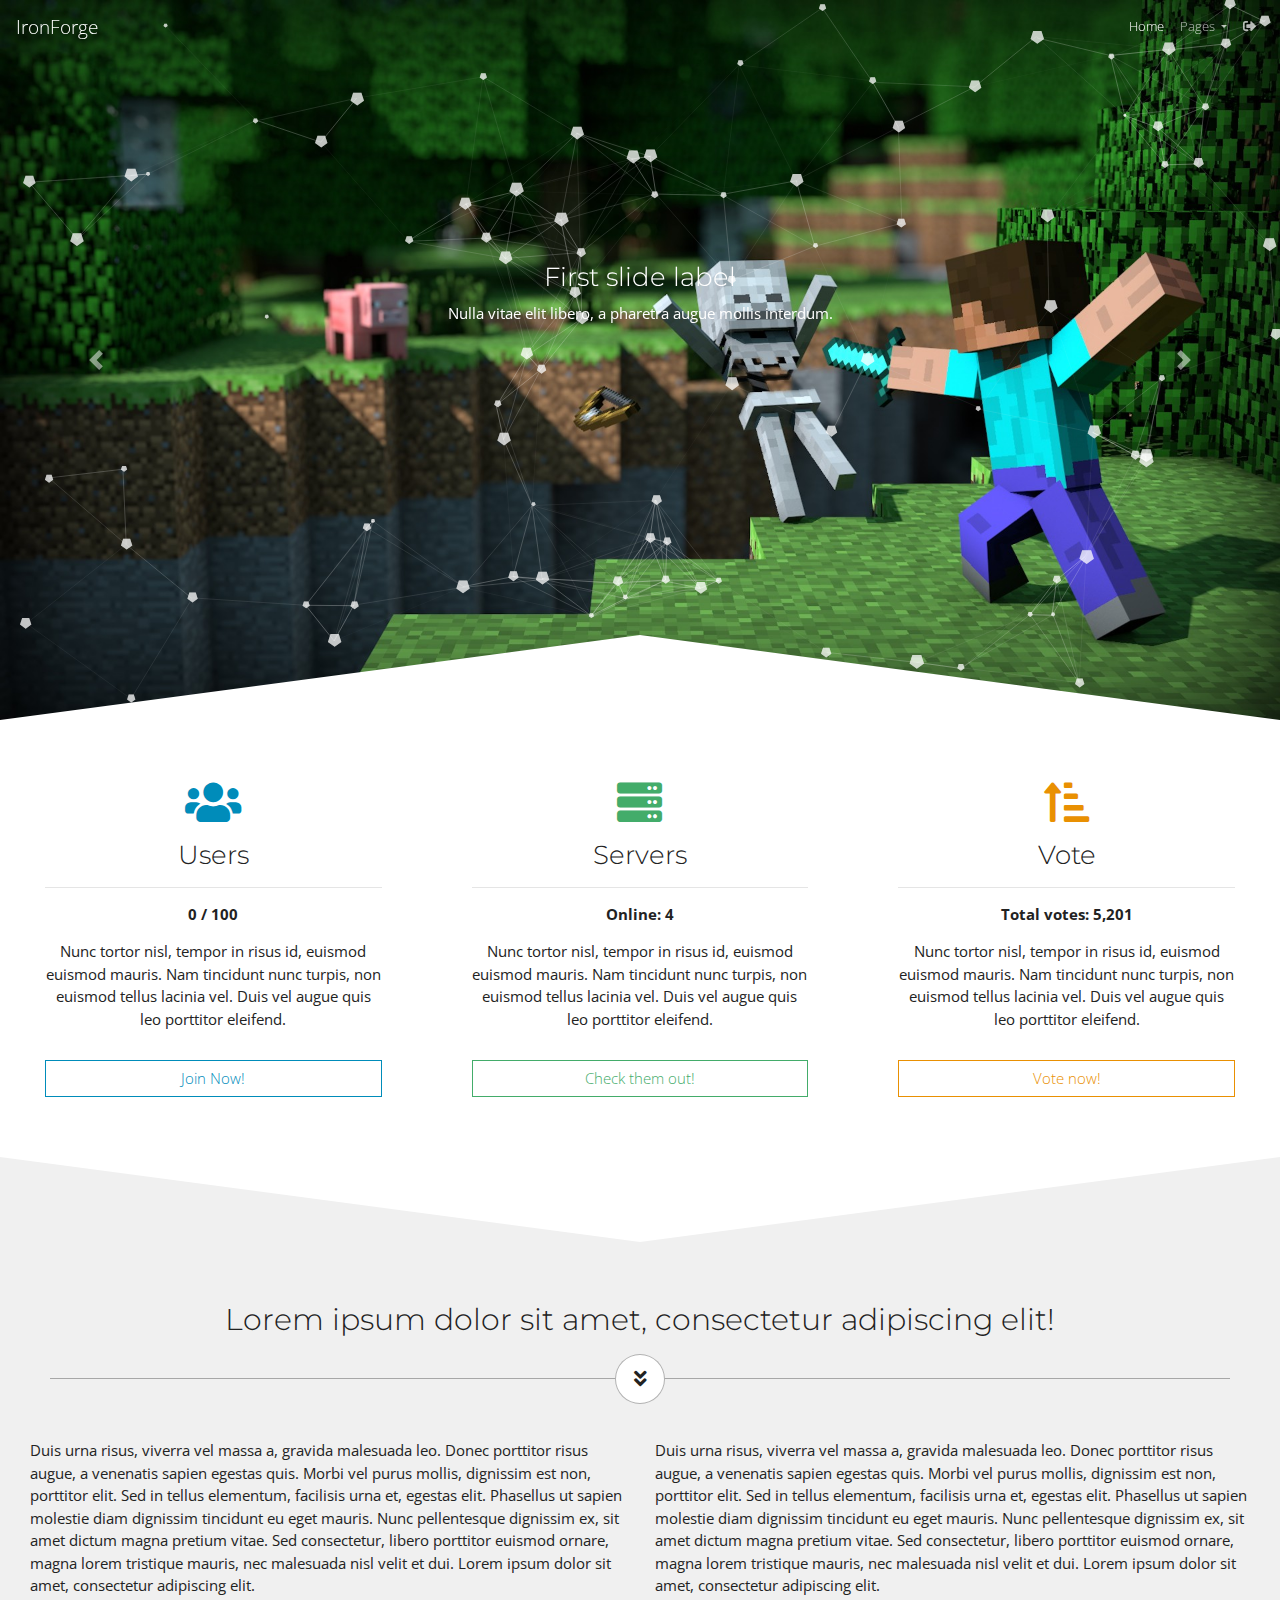
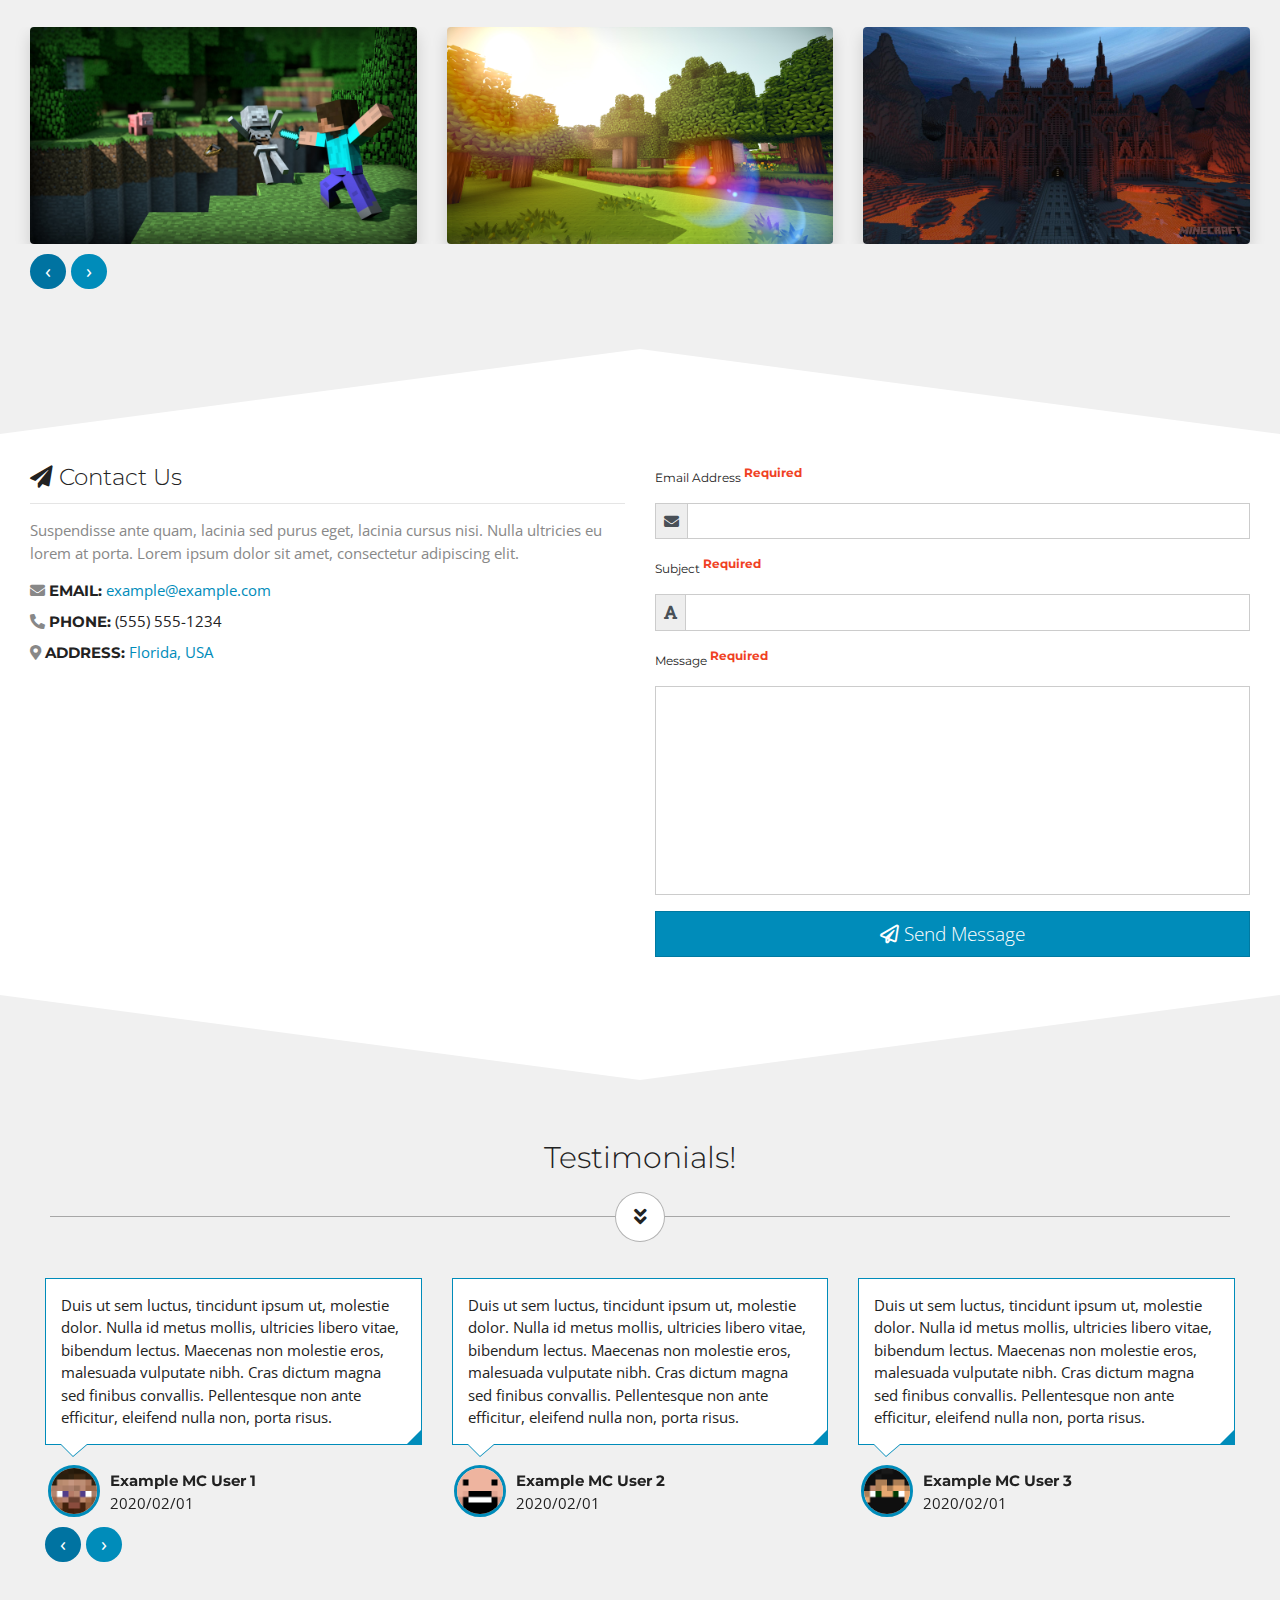
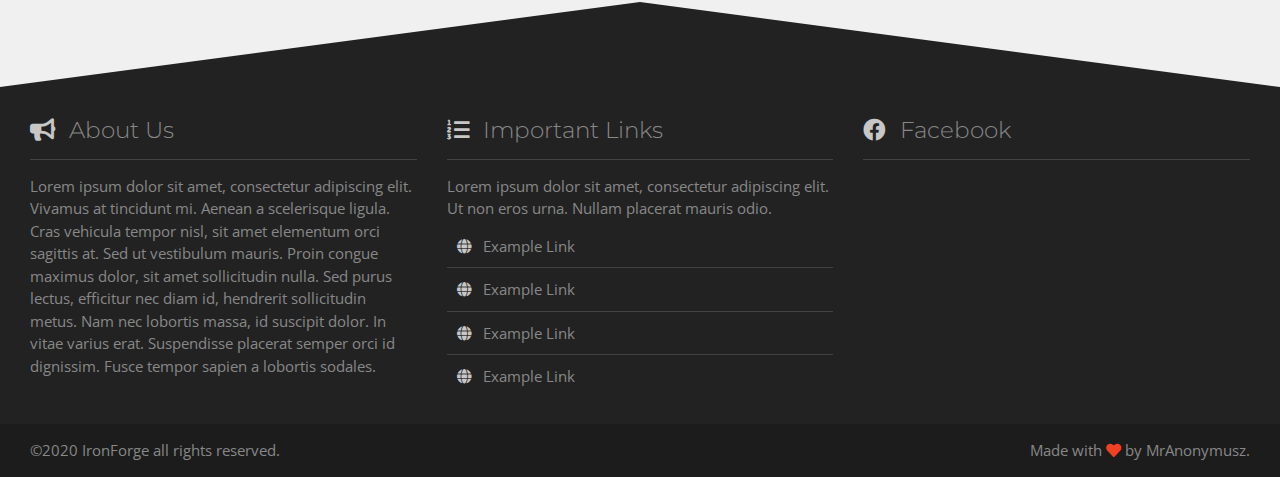
==== index.html @ f365f360 "ss" ====
<!DOCTYPE html>
<html>
  <head>
    <title>Index - IronForge</title>
    <meta http-equiv="Content-Type" content="text/html;charset=UTF-8">
    <link rel="shortcut icon" href="./assets/img/favicon.png">
    <!-- Meta -->
    <meta content="width=device-width, initial-scale=1.0" name="viewport">
    <meta http-equiv="X-UA-Compatible" content="IE=edge,chrome=1">
    <meta content="mranonymusz" name="author">
    <meta property="og:site_name" content="IronForge">
    <meta property="og:title" content="Index - IronForge">
    <meta property="og:description" content="Donec pretium, turpis sed aliquam feugiat, nibh lectus suscipit dui, vel finibus augue leo id felis.">
    <meta property="og:type" content="website">
    <meta property="og:image" content="https://example.com/img/example.jpg">
    <meta property="og:url" content="https://example.com">
    <!-- Meta -->
    <!-- Stylesheets -->
    <link rel="stylesheet" href="./assets/plugins/bootstrap/css/bootstrap.css">
    <link rel="stylesheet" href="./assets/plugins/font-awesome/css/all.css">
    <link rel="stylesheet" href="./assets/plugins/owl-carousel/assets/owl.carousel.min.css">
    <link rel="stylesheet" href="./assets/plugins//owl-carousel/assets/owl.theme.default.min.css">
    <link rel="stylesheet" href="./assets/plugins/fancybox/jquery.fancybox.css">
    <link rel="stylesheet" href="./assets/css/core.css">
    <link rel="stylesheet" href="./assets/css/navigation.css">
    <!-- Stylesheets -->
    <!-- Javascripts -->
    <script src="./assets/plugins/jquery/jquery-3.4.1.min.js"></script>
    <script src="./assets/plugins/bootstrap/js/popper.min.js"></script>
    <script src="./assets/plugins/bootstrap/js/bootstrap.min.js"></script>
    <script src="./assets/plugins/owl-carousel/owl.carousel.min.js"></script>
    <script src="./assets/plugins/fancybox/jquery.fancybox.min.js"></script>
    <script src="./assets/js/plugins.js"></script>
    <script src="./assets/js/core.js"></script>
    <!-- Javascripts -->
  </head>
  <body>
    <!-- BODY -->
    <div class="page-container">
      <!-- Navigation -->
      <nav class="navbar navbar-expand-lg navbar-dark navbar-index-header">
        <a class="navbar-brand" href="javascript:;">IronForge</a>
        <button class="navbar-toggler" type="button" data-toggle="collapse" data-target="#navbarSupportedContent" aria-controls="navbarSupportedContent" aria-expanded="false" aria-label="Toggle navigation">
          <span class="navbar-toggler-icon"></span>
        </button>
      
        <div class="navbar-collapse collapse w-100 order-3 dual-collapse2" id="navbarSupportedContent">
          <ul class="navbar-nav ml-auto">
            <li class="nav-item active">
              <a class="nav-link" href="javascript:;">Home</a>
            </li>
            <li class="nav-item dropdown">
              <a class="nav-link dropdown-toggle" href="javascript:;" id="navbar-pages-dropdown" role="button" data-toggle="dropdown" aria-haspopup="true" aria-expanded="false">
                Pages
              </a>
              <div class="dropdown-menu dropdown-menu-right" aria-labelledby="navbar-pages-dropdown">
                <a class="dropdown-item" href="./servers.html">Servers</a>
                <a class="dropdown-item" href="./pricing.html">Pricing</a>
                <a class="dropdown-item" href="./blank.html">Blank</a>
                <div class="dropdown-divider"></div>
                <a class="dropdown-item" href="./login.html">Login</a>
                <a class="dropdown-item" href="./register.html">Register</a>
                <a class="dropdown-item" href="./password-reset.html">Password Reset</a>
                <div class="dropdown-divider"></div>
                <a class="dropdown-item" href="./error.html">Error</a>
              </div>
            </li>
            <li class="nav-item">
              <a class="nav-link" href="javascript:;" id="toggle-nav-sidebar" data-toggle="tooltip" data-placement="bottom" title="Navigation Sidebar">
                <i class="fas fa-sign-out-alt"></i>
              </a>
            </li>
          </ul>
        </div>
      </nav>
      <!-- Navigation Sidebar -->
      <div class="nav-sidebar bg-dark text-white">
        <div class="nav-sidebar-box">
          <!-- Box Element -->
          <div class="box-element">
            <h4 class="title">
              <i class="fas fa-bullhorn"></i> About Us
            </h4>
            <hr class="box-divider">
            <p class="text">Lorem ipsum dolor sit amet, consectetur adipiscing elit. Vivamus at tincidunt mi. Aenean a scelerisque ligula. Cras vehicula tempor nisl &hellip;</p>
          </div>
          <!-- Box Element -->
          <!-- Box Element -->
          <div class="box-element">
            <h4 class="title">
              <i class="fas fa-paper-plane"></i> Contact Us
            </h4>
            <hr class="box-divider">
            <p class="text">Suspendisse ante quam, lacinia sed purus eget, lacinia cursus nisi. Nulla ultricies&hellip;</p>
            <ul class="box-list hoverable mt-3">
              <li class="list-item">
                <i class="fas fa-envelope item-icon text-success"></i> 
                <span class="highlighted">Email:</span> <a href="mailto:example@example.com">example@example.com</a>
              </li>
              <li class="list-item">
                <i class="fas fa-phone-alt item-icon text-success"></i>
                <span class="highlighted">Phone:</span> (555) 555-1234
              </li>
            </ul>
          </div>
          <!-- Box Element -->
          <!-- Box Element -->
          <div class="box-element box-element-social-media">
            <h4 class="title">
              <i class="fas fa-satellite"></i> Social Media
            </h4>
            <hr class="box-divider">
            <ul class="social-media-links">
              <li class="item link-facebook">
                <a href="https://www.facebook.com/mranonymusz/" target="_blank" data-toggle="tooltip" data-placement="bottom" title="Facebook">
                  <i class="fab fa-facebook-f"></i>
                </a>
              </li>
              <li class="item link-google">
                <a href="javascript:;" target="_blank" data-toggle="tooltip" data-placement="bottom" title="Google">
                  <i class="fab fa-google"></i>
                </a>
              </li>
              <li class="item link-twitter">
                <a href="https://twitter.com/MrAnonymusz" target="_blank" data-toggle="tooltip" data-placement="bottom" title="Twitter">
                  <i class="fab fa-twitter"></i>
                </a>
              </li>
              <li class="item link-discord">
                <a href="https://discord.gg/hSE3GxV" target="_blank" data-toggle="tooltip" data-placement="bottom" title="Discord">
                  <i class="fab fa-discord"></i>
                </a>
              </li>
            </ul>
          </div>
          <!-- Box Element -->
          <!-- Box Element -->
          <div class="box-element box-element-players">
            <h4 class="title">
              <i class="fas fa-users"></i> Players
            </h4>
            <hr class="box-divider">
            <p class="text text-center">
              <span class="highlighted">Online: </span> 54 / 100
            </p>
            <div class="progress mt-2" style="height: 2px;">
              <div class="progress-bar bg-success" role="progressbar" style="width: 54%;" aria-valuenow="54" aria-valuemin="0" aria-valuemax="100"></div>
            </div>
            <div class="row player-head-list">
              <div class="col-md-3 col-sm-3 player-head-box">
                <a href="./profile.html" class="player-head-box-head">
                  <img src="./assets/img/avatars/avatar_01.png" draggable="false" data-toggle="tooltip" data-placement="bottom" title="Steve" />
                </a>
              </div>
              <div class="col-md-3 col-sm-3 player-head-box">
                <a href="./profile.html" class="player-head-box-head">
                  <img src="./assets/img/avatars/avatar_02.png" draggable="false" data-toggle="tooltip" data-placement="bottom" title="Notch" />
                </a>
              </div>
              <div class="col-md-3 col-sm-3 player-head-box">
                <a href="./profile.html" class="player-head-box-head" >
                  <img src="./assets/img/avatars/avatar_03.png" draggable="false"data-toggle="tooltip" data-placement="bottom" title="Hypixel" />
                </a>
              </div>
              <div class="col-md-3 col-sm-3 player-head-box">
                <a href="./profile.html" class="player-head-box-head">
                  <img src="./assets/img/avatars/avatar_04.png" draggable="false" data-toggle="tooltip" data-placement="bottom" title="Technic" />
                </a>
              </div>
            </div>
          </div>
          <!-- Box Element -->
        </div>
      </div>
      <!-- Navigation Sidebar -->
      <!-- Navigation -->
      <!-- Header -->
      <div class="container-fluid header">
        <div class="row">
          <div id="index-carousel" class="carousel slide" data-ride="carousel">
            <div class="carousel-inner">
              <div class="carousel-item active">
                <img src="./assets/img/wallpapers/wallpaper_01.jpg" class="d-block w-100">
                <div class="carousel-caption header-caption align-middle d-none d-md-block">
                  <h3 class="title">First slide label</h3>
                  <p>Nulla vitae elit libero, a pharetra augue mollis interdum.</p>
                </div>
              </div>
              <div class="carousel-item">
                <img src="./assets/img/wallpapers/wallpaper_04.jpg" class="d-block w-100">
                <div class="carousel-caption header-caption align-middle d-none d-md-block">
                  <h3 class="title">Second slide label</h3>
                  <p>Lorem ipsum dolor sit amet, consectetur adipiscing elit.</p>
                </div>
              </div>
              <div class="carousel-item">
                <img src="./assets/img/wallpapers/wallpaper_03.jpg" class="d-block w-100">
                <div class="carousel-caption header-caption d-none d-md-block">
                  <h3 class="title">Third slide label</h3>
                  <p>Praesent commodo cursus magna, vel scelerisque nisl consectetur.</p>
                </div>
              </div>
            </div>
            <a class="carousel-control-prev" href="#index-carousel" role="button" data-slide="prev">
              <span class="carousel-control-prev-icon" aria-hidden="true"></span>
              <span class="sr-only">Previous</span>
            </a>
            <a class="carousel-control-next" href="#index-carousel" role="button" data-slide="next">
              <span class="carousel-control-next-icon" aria-hidden="true"></span>
              <span class="sr-only">Next</span>
            </a>
          </div>
          <div id="index-particles-js"></div>
        </div>
      </div>
      <!-- Header -->
      <!-- Index Info Boxes -->
      <div class="container-fluid index-info-boxes">
        <div class="arrow-top-container-left"></div>
        <div class="arrow-top-container-right"></div>
        <div class="row">
          <!-- Info Box -->
          <div class="col-md-4">
            <div class="index-info-box">
              <div class="box-head">
                <i class="fas fa-users text-primary box-head-icon"></i>
                <h3 class="title">Users</h3>
              </div>
              <hr class="box-divider">
              <div class="box-body">
                <p class="highlight">0 / 100</p>
                <p class="text">Nunc tortor nisl, tempor in risus id, euismod euismod mauris. Nam tincidunt nunc turpis, non euismod tellus lacinia vel. Duis vel augue quis leo porttitor eleifend.</p>
              </div>
              <div class="box-footer">
                <a href="javascript:;" class="btn btn-outline-primary btn-block">
                  Join Now!
                </a>
              </div>
            </div>
          </div>
          <!-- Info Box -->
          <!-- Info Box -->
          <div class="col-md-4">
            <div class="index-info-box">
              <div class="box-head">
                <i class="fas fa-server text-success box-head-icon"></i>
                <h3 class="title">Servers</h3>
              </div>
              <hr class="box-divider">
              <div class="box-body">
                <p class="highlight">Online: 4</p>
                <p class="text">Nunc tortor nisl, tempor in risus id, euismod euismod mauris. Nam tincidunt nunc turpis, non euismod tellus lacinia vel. Duis vel augue quis leo porttitor eleifend.</p>
              </div>
              <div class="box-footer">
                <a href="./servers.html" class="btn btn-outline-success btn-block">
                  Check them out!
                </a>
              </div>
            </div>
          </div>
          <!-- Info Box -->
          <!-- Info Box -->
          <div class="col-md-4">
            <div class="index-info-box">
              <div class="box-head">
                <i class="fas fa-sort-amount-up-alt text-warning box-head-icon"></i>
                <h3 class="title">Vote</h3>
              </div>
              <hr class="box-divider">
              <div class="box-body">
                <p class="highlight">Total votes: 5,201</p>
                <p class="text">Nunc tortor nisl, tempor in risus id, euismod euismod mauris. Nam tincidunt nunc turpis, non euismod tellus lacinia vel. Duis vel augue quis leo porttitor eleifend.</p>
              </div>
              <div class="box-footer">
                <a href="javascript:;" class="btn btn-outline-warning btn-block">
                  Vote now!
                </a>
              </div>
            </div>
          </div>
          <!-- Info Box -->
        </div>
        <div class="arrow-bottom-container-left"></div>
        <div class="arrow-bottom-container-right"></div>
      </div>
      <!-- Index Info Boxes -->
      <!-- Index Second Info Boxes -->
      <div class="container-fluid index-info-boxes-2">
        <div class="row">
          <!-- Header -->
          <div class="col-md-12">
            <div class="info-boxes-header">
              <h2 class="title">Lorem ipsum dolor sit amet, consectetur adipiscing elit!</h2>
              <div class="custom-divider">
                <hr class="custom-divider-line">
                <div class="custom-divider-icon">
                  <i class="fas fa-angle-double-down"></i>
                </div>
              </div>
            </div>
          </div>
          <!-- Header -->
          <!-- Info Box -->
          <div class="col-md-6">
            <div class="index-info-box-2">
              <p class="text">Duis urna risus, viverra vel massa a, gravida malesuada leo. Donec porttitor risus augue, a venenatis sapien egestas quis. Morbi vel purus mollis, dignissim est non, porttitor elit. Sed in tellus elementum, facilisis urna et, egestas elit. Phasellus ut sapien molestie diam dignissim tincidunt eu eget mauris. Nunc pellentesque dignissim ex, sit amet dictum magna pretium vitae. Sed consectetur, libero porttitor euismod ornare, magna lorem tristique mauris, nec malesuada nisl velit et dui. Lorem ipsum dolor sit amet, consectetur adipiscing elit.</p>
            </div>
          </div>
          <!-- Info Box -->
          <!-- Info Box -->
          <div class="col-md-6">
            <div class="index-info-box-2">
              <p class="text">Duis urna risus, viverra vel massa a, gravida malesuada leo. Donec porttitor risus augue, a venenatis sapien egestas quis. Morbi vel purus mollis, dignissim est non, porttitor elit. Sed in tellus elementum, facilisis urna et, egestas elit. Phasellus ut sapien molestie diam dignissim tincidunt eu eget mauris. Nunc pellentesque dignissim ex, sit amet dictum magna pretium vitae. Sed consectetur, libero porttitor euismod ornare, magna lorem tristique mauris, nec malesuada nisl velit et dui. Lorem ipsum dolor sit amet, consectetur adipiscing elit.</p>
            </div>
          </div>
          <!-- Info Box -->
          <!-- Image Info Boxes -->
          <div class="col-md-12 p-0">
            <div class="owl-carousel img-info-boxes" id="img-info-boxes-carousel">
              <a href="./assets/img/wallpapers/wallpaper_01.jpg" class="box-item" data-fancybox data-caption="Image #1">
                <img src="./assets/img/wallpapers/wallpaper_01.jpg" draggable="false">
              </a>
              <a href="./assets/img/wallpapers/wallpaper_02.jpg" class="box-item" data-fancybox data-caption="Image #2">
                <img src="./assets/img/wallpapers/wallpaper_02.jpg" draggable="false">
              </a>
              <a href="./assets/img/wallpapers/wallpaper_03.jpg" class="box-item" data-fancybox data-caption="Image #3">
                <img src="./assets/img/wallpapers/wallpaper_03.jpg" draggable="false">
              </a>
              <a href="./assets/img/wallpapers/wallpaper_04.jpg" class="box-item" data-fancybox data-caption="Image #4">
                <img src="./assets/img/wallpapers/wallpaper_04.jpg" draggable="false">
              </a>
              <a href="./assets/img/wallpapers/wallpaper_05.jpg" class="box-item" data-fancybox data-caption="Image #5">
                <img src="./assets/img/wallpapers/wallpaper_05.jpg" draggable="false">
              </a>
            </div>
          </div>
          <!-- Image Info Boxes -->
        </div>
      </div>
      <!-- Index Second Info Boxes -->
      <!-- Contac Us -->
      <div class="container-fluid contact-us-box">
        <div class="arrow-top-container-left"></div>
        <div class="arrow-top-container-right"></div>
        <div class="row">
          <!-- Box Left -->
          <div class="col-md-6 box-left">
            <h4 class="title"><i class="fas fa-paper-plane"></i> Contact Us</h4>
            <hr class="contact-us-box-divider">
            <p class="text text-muted">Suspendisse ante quam, lacinia sed purus eget, lacinia cursus nisi. Nulla ultricies eu lorem at porta. Lorem ipsum dolor sit amet, consectetur adipiscing elit.</p>
            <ul class="contact-us-box-list">
              <li class="list-item">
                <span class="item-title"><i class="fas fa-envelope"></i> Email: </span> <a href="mailto:example@example.com?subject=Hello World">example@example.com</a>
              </li>
              <li class="list-item">
                <span class="item-title"><i class="fas fa-phone-alt"></i> Phone: </span> (555) 555-1234
              </li>
              <li class="list-item">
                <span class="item-title"><i class="fas fa-map-marker-alt"></i> Address: </span> <a href="https://www.google.com/maps?q=Florida, USA" target="_blank">Florida, USA</a>
              </li>
            </ul>
            <!-- Google Maps Embed -->
            <div id="gmaps-container">
              <iframe width="400" height="280" frameborder="0" style="border:0"
              src="https://www.google.com/maps/embed/v1/place?q=place_id:ChIJvypWkWV2wYgR0E7HW9MTLvc&key=..." allowfullscreen></iframe>
            </div>
            <!-- Google Maps Embed -->
          </div>
          <!-- Box Left -->
          <!-- Box Right -->
          <div class="col-md-6 box-right">
            <form action="./index.html" id="contact-us-box-form" method="post" autocomplete="off">
              <div class="form-group">
                <p class="help-text">
                  Email Address <span class="help-text-info text-danger">Required</span>
                </p>
                <div class="input-group">
                  <div class="input-group-prepend">
                    <span class="input-group-text">
                      <i class="fas fa-envelope"></i>
                    </span>
                  </div>
                  <input type="text" class="form-control" name="email">
                </div>
              </div>
              <div class="form-group">
                <p class="help-text">
                  Subject <span class="help-text-info text-danger">Required</span>
                </p>
                <div class="input-group">
                  <div class="input-group-prepend">
                    <span class="input-group-text">
                      <i class="fas fa-font"></i>
                    </span>
                  </div>
                  <input type="text" class="form-control" name="subject">
                </div>
              </div>
              <div class="form-group">
                <p class="help-text">
                  Message <span class="help-text-info text-danger">Required</span>
                </p>
                <textarea class="form-control" style="height: 209px; resize: none;" name="message"></textarea>
              </div>
              <button type="submit" class="btn btn-primary btn-lg btn-block">
                <i class="far fa-paper-plane"></i> Send Message
              </button>
            </form>
          </div>
          <!-- Box Right -->
        </div>
        <div class="arrow-bottom-container-left"></div>
        <div class="arrow-bottom-container-right"></div>
      </div>
      <!-- Contac Us -->
      <!-- Testimonials -->
      <div class="container-fluid testimonials-box">
        <div class="row">
          <!-- Header -->
          <div class="col-md-12">
            <div class="info-boxes-header">
              <h2 class="title">Testimonials!</h2>
              <div class="custom-divider">
                <hr class="custom-divider-line">
                <div class="custom-divider-icon">
                  <i class="fas fa-angle-double-down"></i>
                </div>
              </div>
            </div>
          </div>
          <!-- Header -->
          <!-- Testimonial List -->
          <div class="col-md-12 owl-carousel testimonial-list">
            <!-- Testimonial Item -->
            <div class="testimonial-item">
              <div class="testimonial-body">
                <p class="text">Duis ut sem luctus, tincidunt ipsum ut, molestie dolor. Nulla id metus mollis, ultricies libero vitae, bibendum lectus. Maecenas non molestie eros, malesuada vulputate nibh. Cras dictum magna sed finibus convallis. Pellentesque non ante efficitur, eleifend nulla non, porta risus.</p>
                <div class="testimonial-arrow"></div>
              </div>
              <div class="testimonial-footer">
                <div class="box-left">
                  <img src="./assets/img/avatars/avatar_01.png" class="testimonial-avatar" draggable="false"/>
                </div>
                <div class="box-right">
                  <p class="testimonial-username">Example MC User 1</p>
                  <p class="date">2020/02/01</p>
                </div>
              </div>
            </div>
            <!-- Testimonial Item -->
            <!-- Testimonial Item -->
            <div class="testimonial-item">
              <div class="testimonial-body">
                <p class="text">Duis ut sem luctus, tincidunt ipsum ut, molestie dolor. Nulla id metus mollis, ultricies libero vitae, bibendum lectus. Maecenas non molestie eros, malesuada vulputate nibh. Cras dictum magna sed finibus convallis. Pellentesque non ante efficitur, eleifend nulla non, porta risus.</p>
                <div class="testimonial-arrow"></div>
              </div>
              <div class="testimonial-footer">
                <div class="box-left">
                  <img src="./assets/img/avatars/avatar_02.png" class="testimonial-avatar" draggable="false"/>
                </div>
                <div class="box-right">
                  <p class="testimonial-username">Example MC User 2</p>
                  <p class="date">2020/02/01</p>
                </div>
              </div>
            </div>
            <!-- Testimonial Item -->
            <!-- Testimonial Item -->
            <div class="testimonial-item">
              <div class="testimonial-body">
                <p class="text">Duis ut sem luctus, tincidunt ipsum ut, molestie dolor. Nulla id metus mollis, ultricies libero vitae, bibendum lectus. Maecenas non molestie eros, malesuada vulputate nibh. Cras dictum magna sed finibus convallis. Pellentesque non ante efficitur, eleifend nulla non, porta risus.</p>
                <div class="testimonial-arrow"></div>
              </div>
              <div class="testimonial-footer">
                <div class="box-left">
                  <img src="./assets/img/avatars/avatar_03.png" class="testimonial-avatar" draggable="false"/>
                </div>
                <div class="box-right">
                  <p class="testimonial-username">Example MC User 3</p>
                  <p class="date">2020/02/01</p>
                </div>
              </div>
            </div>
            <!-- Testimonial Item -->
            <!-- Testimonial Item -->
            <div class="testimonial-item">
              <div class="testimonial-body">
                <p class="text">Duis ut sem luctus, tincidunt ipsum ut, molestie dolor. Nulla id metus mollis, ultricies libero vitae, bibendum lectus. Maecenas non molestie eros, malesuada vulputate nibh. Cras dictum magna sed finibus convallis. Pellentesque non ante efficitur, eleifend nulla non, porta risus.</p>
                <div class="testimonial-arrow"></div>
              </div>
              <div class="testimonial-footer">
                <div class="box-left">
                  <img src="./assets/img/avatars/avatar_04.png" class="testimonial-avatar" draggable="false"/>
                </div>
                <div class="box-right">
                  <p class="testimonial-username">Example MC User 4</p>
                  <p class="date">2020/02/01</p>
                </div>
              </div>
            </div>
            <!-- Testimonial Item -->
          </div>
          <!-- Testimonial List -->
        </div>
      </div>
      <!-- Testimonials -->
      <!-- Footer -->
      <div class="footer">
        <!-- Pre Footer -->
        <div class="pre-footer">
          <div class="arrow-top-container-left" style="border-color: transparent transparent #222 transparent;"></div>
          <div class="arrow-top-container-right" style="border-color: transparent transparent transparent #222;"></div>
          <div class="row">
            <div class="col-md-4 box-left">
              <h4 class="title">
                <i class="fas fa-bullhorn"></i> About Us
              </h4>
              <hr class="box-divider">
              <p class="text">
                Lorem ipsum dolor sit amet, consectetur adipiscing elit. Vivamus at tincidunt mi. Aenean a scelerisque ligula. Cras vehicula tempor nisl, sit amet elementum orci sagittis at. Sed ut vestibulum mauris. Proin congue maximus dolor, sit amet sollicitudin nulla. Sed purus lectus, efficitur nec diam id, hendrerit sollicitudin metus. Nam nec lobortis massa, id suscipit dolor. In vitae varius erat. Suspendisse placerat semper orci id dignissim. Fusce tempor sapien a lobortis sodales.
              </p>
            </div>
            <div class="col-md-4 box-center">
              <h4 class="title">
                <i class="fas fa-list-ol"></i> Important Links
              </h4>
              <hr class="box-divider">
              <p class="text">
                Lorem ipsum dolor sit amet, consectetur adipiscing elit. Ut non eros urna. Nullam placerat mauris odio.
              </p>
              <ul class="box-list">
                <li class="box-item">
                  <i class="fas fa-globe"></i> <a href="javascript:;">Example Link</a>
                </li>
                <li class="box-item">
                  <i class="fas fa-globe"></i> <a href="javascript:;">Example Link</a>
                </li>
                <li class="box-item">
                  <i class="fas fa-globe"></i> <a href="javascript:;">Example Link</a>
                </li>
                <li class="box-item">
                  <i class="fas fa-globe"></i> <a href="javascript:;">Example Link</a>
                </li>
              </ul>
            </div>
            <div class="col-md-4 box-right">
              <h4 class="title">
                <i class="fab fa-facebook"></i> Facebook
              </h4>
              <hr class="box-divider">
              <div id="fb-page-footer-container"></div>
            </div>
          </div>
        </div>
        <!-- Pre Footer -->
        <!-- Main Footer -->
        <div class="main-footer">
          <div class="row">
            <div class="col-md-6 box-left">
              <p class="copyright">&copy;2020 IronForge all rights reserved.</p>
            </div>
            <div class="col-md-6 box-right">
              <p class="text">Made with <i class="fas fa-heart text-danger"></i> by <a href="https://annotech.net" target="_blank">MrAnonymusz</a>.</p>
            </div>
          </div>
        </div>
        <!-- Main Footer -->
      </div>
      <!-- Footer -->
    </div>
    <!-- BODY -->
    <!-- JS -->
    <script src="./assets/plugins/particles/particles.min.js"></script>
    <script>
    $(function() {
      // Footer Facebook Page
      $('#fb-page-footer-container').responsiveEmbed({
        facebook: true,
        url: "https://www.facebook.com/facebook",
        appID: "YOUR-APP-ID"
      });

      // Particles
      $('#index-particles-js').css('width', '100%');
      $('#index-particles-js').css('height', $('#index-carousel').height());

      $(window).resize(function() {
        $('#index-particles-js').css('height', $('#index-carousel').height());
      });

      particlesJS.load('index-particles-js', 'assets/plugins/particles/index_carousel.json');

      // Image Info Carousel
      $('#img-info-boxes-carousel').owlCarousel({
        number: 3,
        autoplay: true,
        animateIn: 'lightSpeedIn',
        animateOut: 'lightSpeedOut',
        dots: false,
        responsive: {
          0: {
            items: 1,
            nav:true
          },
          720: {
            items: 3,
            nav:true
          }
        }
      });

      // Google Maps
      $('#gmaps-container').responsiveEmbed();

      // Form
      $('#contact-us-box-form').submit(function(e) {
        e.preventDefault();

        alert('Form Submitted!');
      });

      // Testimonial Carousel
      $('.testimonial-list').owlCarousel({
        number: 3,
        autoplay: true,
        animateIn: 'lightSpeedIn',
        animateOut: 'lightSpeedOut',
        nav: true,
        dots: false,
        responsive: {
          0: {
            items: 1,
            nav:true
          },
          720: {
            items: 3,
            nav:true
          }
        }
      });

      // FancyBox
      $('[data-fancybox]').fancybox({
        buttons: [
          "zoom",
          "share",
          "slideShow",
          "download",
          "thumbs",
          "close"
        ]
      });
    });
    </script>
    <!-- JS -->
  </body>
</html>
---- assets/css/core.css ----
/*
  >> Load Css Files
*/

@import "./animate.css";
@import "./layout.css";
@import "./template.css";
@import "./responsive.css";

/*
  >> Load Fonts
*/

@import url("https://fonts.googleapis.com/css?family=Open+Sans:300italic,400italic,700italic,400,300,700&display=swap");
@import url('https://fonts.googleapis.com/css?family=Montserrat&display=swap');
---- assets/css/navigation.css ----
/*
  >> Index Navigation
*/

.navbar.navbar-index-header {
  position: absolute;
  width: 100%;
  top: 0;
  left: 0;
  z-index: 500;
}

.navbar.navbar-sticky {
  position: fixed;
  width: 100%;
  top: 0;
  left: 0;
  z-index: 800;
}

.navbar.navbar-index-header.navbar-sticky {
  background-color: #333;
  -webkit-box-shadow: 0 1rem 3rem rgba(0, 0, 0, 0.175) !important;
          box-shadow: 0 1rem 3rem rgba(0, 0, 0, 0.175) !important;
}

.navbar-brand-img {
  height: 24px;
  width: 24px;
}

@media(max-width: 720px)
{
  .navbar.navbar-index-header {
    background-color: #333;
    z-index: 700;
  }
}

/*
  >> Navigation SideBar
*/

.nav-sidebar {
  display: none;
  position: fixed;
  right: 0;
  width: 350px;
  border-top: 1px solid rgba(0, 0, 0, 0.15);
  z-index: 800;
}

.nav-sidebar > .nav-sidebar-box {
  color: #888;
  overflow-y: auto;
  height: 100%;
  padding: 30px;
}

.nav-sidebar > .nav-sidebar-box a,
.nav-sidebar > .nav-sidebar-box a:focus {
  color: #888;
  text-decoration: none;
  transition: all 0.3s ease;
}

.nav-sidebar > .nav-sidebar-box a:hover {
  color: white;
  text-decoration: underline;
}

.nav-sidebar > .nav-sidebar-box > .box-element {
  margin: 0 0 30px 0;
}

.nav-sidebar > .nav-sidebar-box > .box-element:last-child {
  margin: 0;
}

.nav-sidebar > .nav-sidebar-box > .box-element > .title {
  font-family: "Montserrat", sans-serif;
  color: white;
  cursor: default;
  margin: 0;
}

.nav-sidebar > .nav-sidebar-box > .box-element > .title > i {
  color: rgba(255, 255, 255, 0.60);
  margin: 0 7.5px 0 0;
}

.nav-sidebar > .nav-sidebar-box > .box-element > .box-divider {
  border-bottom: 1px solid rgba(255, 255, 255, 0.15);
  margin: 15px 0;
}

.nav-sidebar > .nav-sidebar-box > .box-element > .text {
  margin: 0;
}

.nav-sidebar > .nav-sidebar-box > .box-element > .text > .highlighted {
  color: rgba(255, 255, 255, 0.75);
  font-weight: bold;
  cursor: default;
}

.nav-sidebar > .nav-sidebar-box > .box-element > .box-list {
  display: block;
  list-style: none;
  padding: 0;
  margin: 0;
}

.nav-sidebar > .nav-sidebar-box > .box-element > .box-list > li.list-item {
  display: block;
  margin: 0 0 10px 0;
  transition: all 0.3s ease;
}

.nav-sidebar > .nav-sidebar-box > .box-element > .box-list.hoverable > li.list-item:hover {
  margin-left: 15px;
}

.nav-sidebar > .nav-sidebar-box > .box-element > .box-list > li.list-item:last-child {
  margin-bottom: 0;
}

.nav-sidebar > .nav-sidebar-box > .box-element > .box-list > li.list-item > .item-icon {
  margin: 0 5px 0 0;
}

.nav-sidebar > .nav-sidebar-box > .box-element > .box-list > li.list-item > .highlighted {
  color: rgba(255, 255, 255, 0.75);
  font-weight: 300;
  text-transform: uppercase;
  cursor: default;
}

.nav-sidebar > .nav-sidebar-box > .box-element.box-element-social-media > .social-media-links {
  display: flex;
  flex-wrap: wrap;
  justify-content: center;
  list-style: none;
  padding: 0;
  margin: 0;
}

.nav-sidebar > .nav-sidebar-box > .box-element.box-element-social-media > .social-media-links > li.item {
  float: left;
  margin: 10px 10px 0 0;
}

.nav-sidebar > .nav-sidebar-box > .box-element.box-element-social-media > .social-media-links > li.item:last-child {
  margin-right: 0;
}

.nav-sidebar > .nav-sidebar-box > .box-element.box-element-social-media > .social-media-links > li.item > a,
.nav-sidebar > .nav-sidebar-box > .box-element.box-element-social-media > .social-media-links > li.item > a:focus {
  color: #888;
  display: block;
  position: relative;
  width: 38px;
  height: 38px;
  border-radius: 200px;
  border: 2px solid;
  border-color: #888;
  transition: all 0.3s ease;
}

.nav-sidebar > .nav-sidebar-box > .box-element.box-element-social-media > .social-media-links > li.item > a:hover {
  color: white;
  background-color: #008cba;
  border-color: #008cba;
}

.nav-sidebar > .nav-sidebar-box > .box-element.box-element-social-media > .social-media-links > li.item.link-facebook > a:hover {
  color: white;
  background-color: #4267B2;
  border-color: #4267B2;
}

.nav-sidebar > .nav-sidebar-box > .box-element.box-element-social-media > .social-media-links > li.item.link-google > a:hover {
  color: white;
  background-color: #DB4437;
  border-color: #DB4437;
}

.nav-sidebar > .nav-sidebar-box > .box-element.box-element-social-media > .social-media-links > li.item.link-twitter > a:hover {
  color: white;
  background-color: #1DA1F2;
  border-color: #1DA1F2;
}

.nav-sidebar > .nav-sidebar-box > .box-element.box-element-social-media > .social-media-links > li.item.link-discord > a:hover {
  color: white;
  background-color: #7289DA;
  border-color: #7289DA;
}

.nav-sidebar > .nav-sidebar-box > .box-element.box-element-social-media > .social-media-links > li.item > a > i {
  position: absolute;
  top: 50%;
  left: 50%;
  transform: translateX(-50%) translateY(-50%);
}

.nav-sidebar > .nav-sidebar-box > .box-element.box-element-players > .player-head-list > .player-head-box {
  display: block;
  margin-top: 15px;
  padding: 0 10px;
  transition: all 0.3s ease;
}

.nav-sidebar > .nav-sidebar-box > .box-element.box-element-players > .player-head-list > .player-head-box > .player-head-box-head > img {
  border-radius: 0.3rem;
  width: 100%;
}

.nav-sidebar > .nav-sidebar-box > .box-element.box-element-players > .player-head-list > .player-head-box > .player-head-box-head > img:hover {
  -webkit-box-shadow: 0 0.5rem 1rem rgba(0, 0, 0, 0.15) !important;
          box-shadow: 0 0.5rem 1rem rgba(0, 0, 0, 0.15) !important;
}
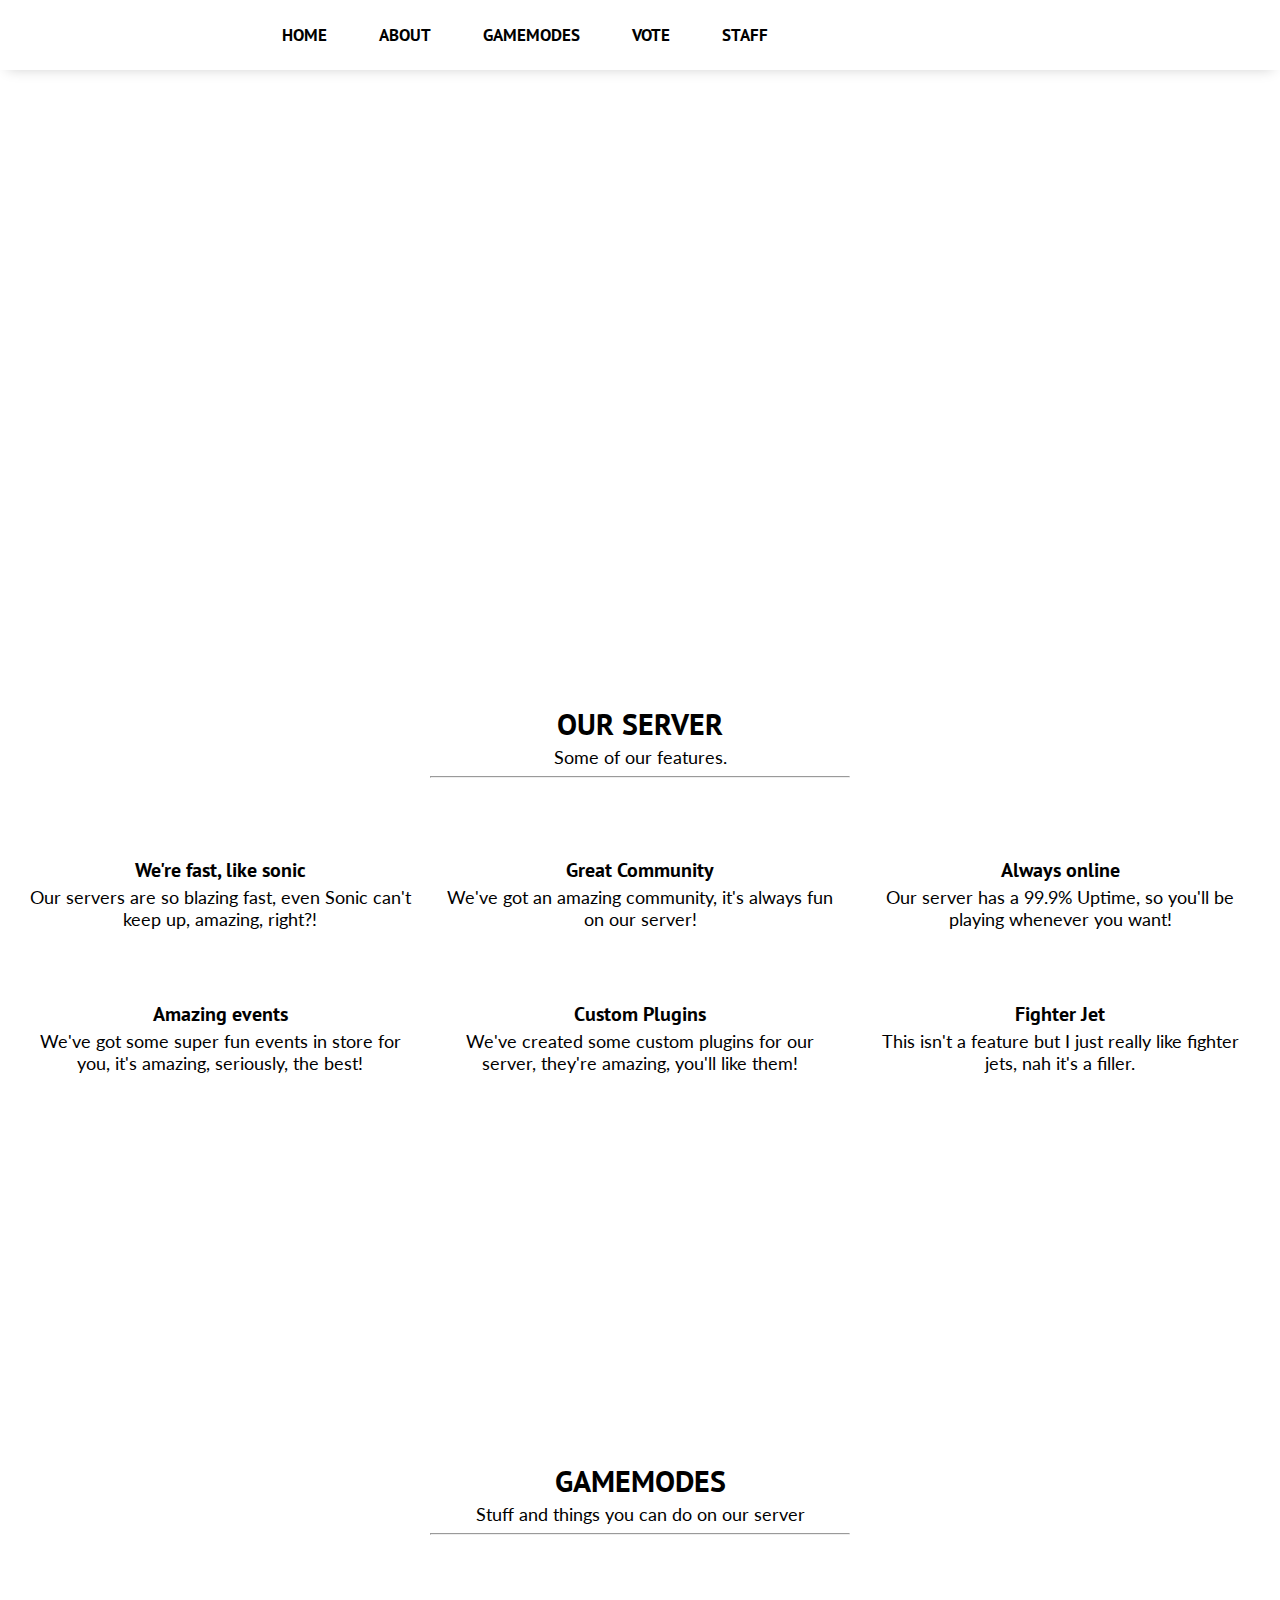
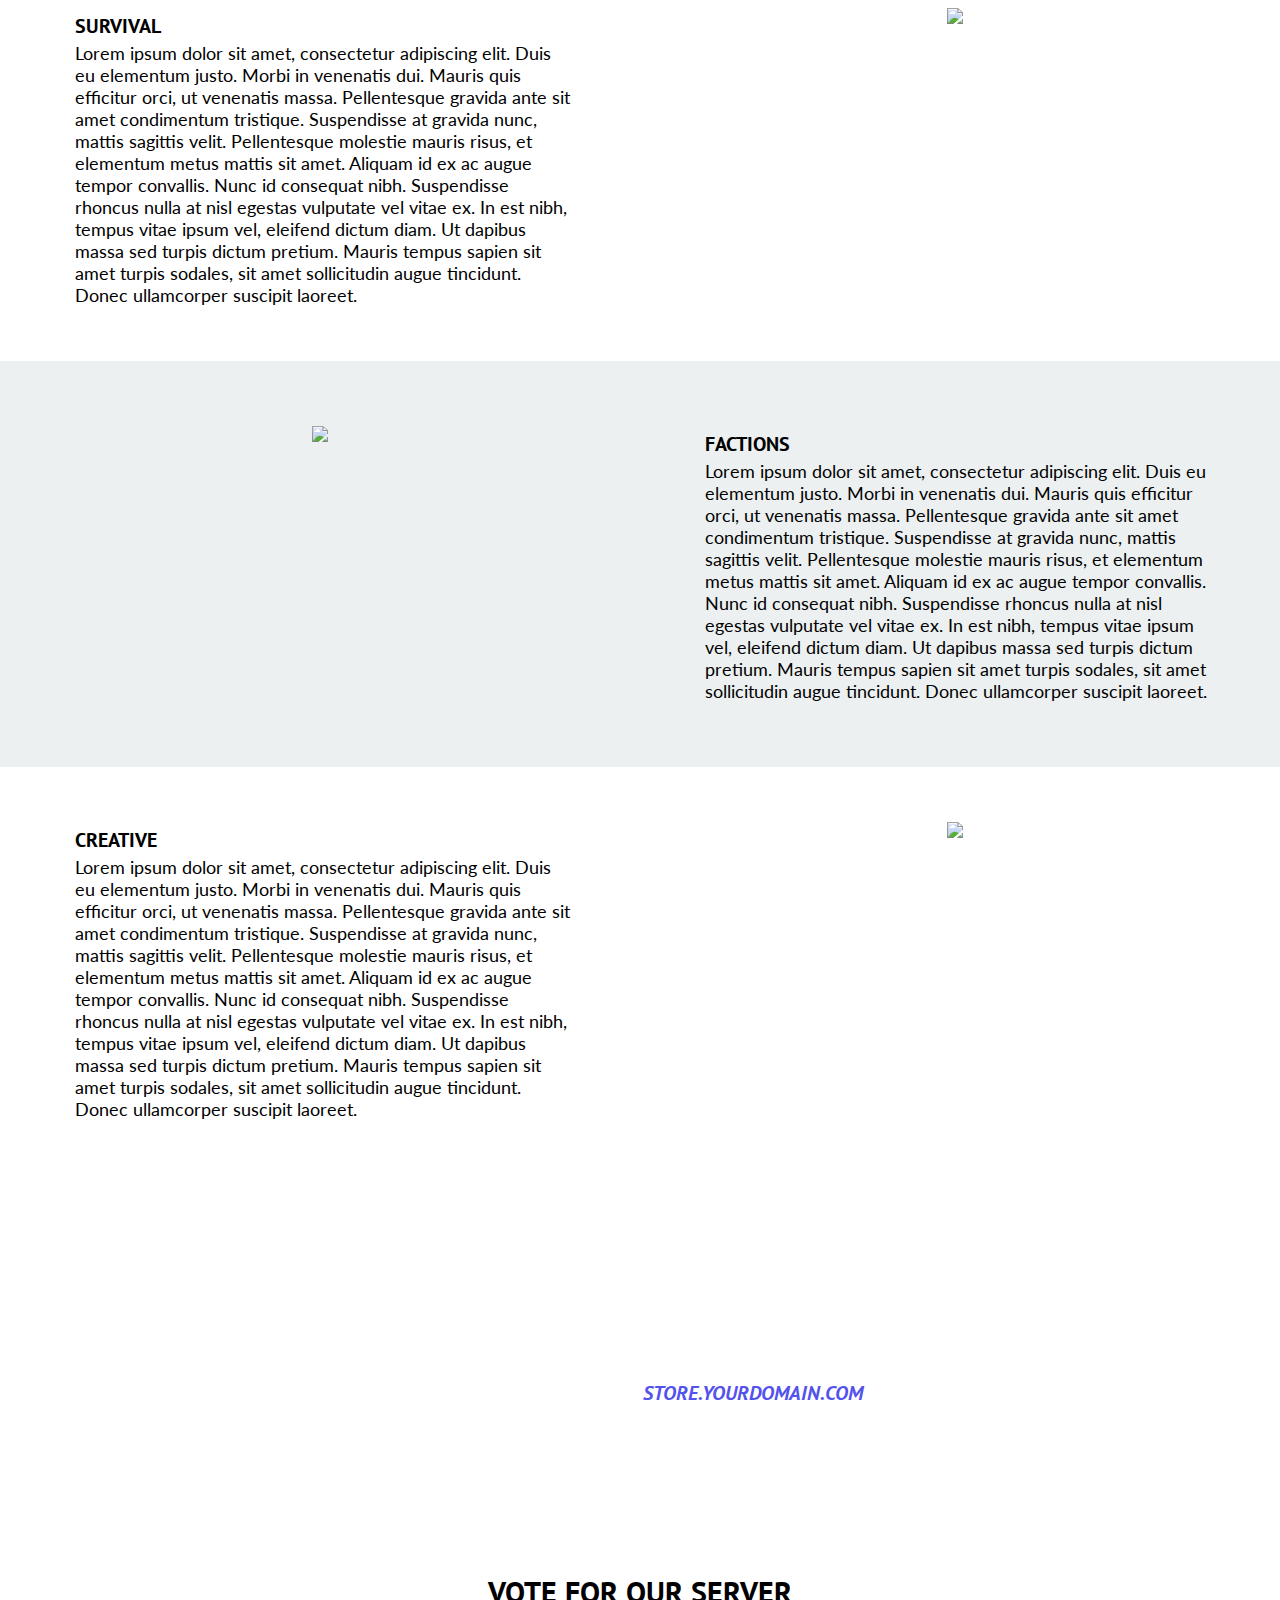
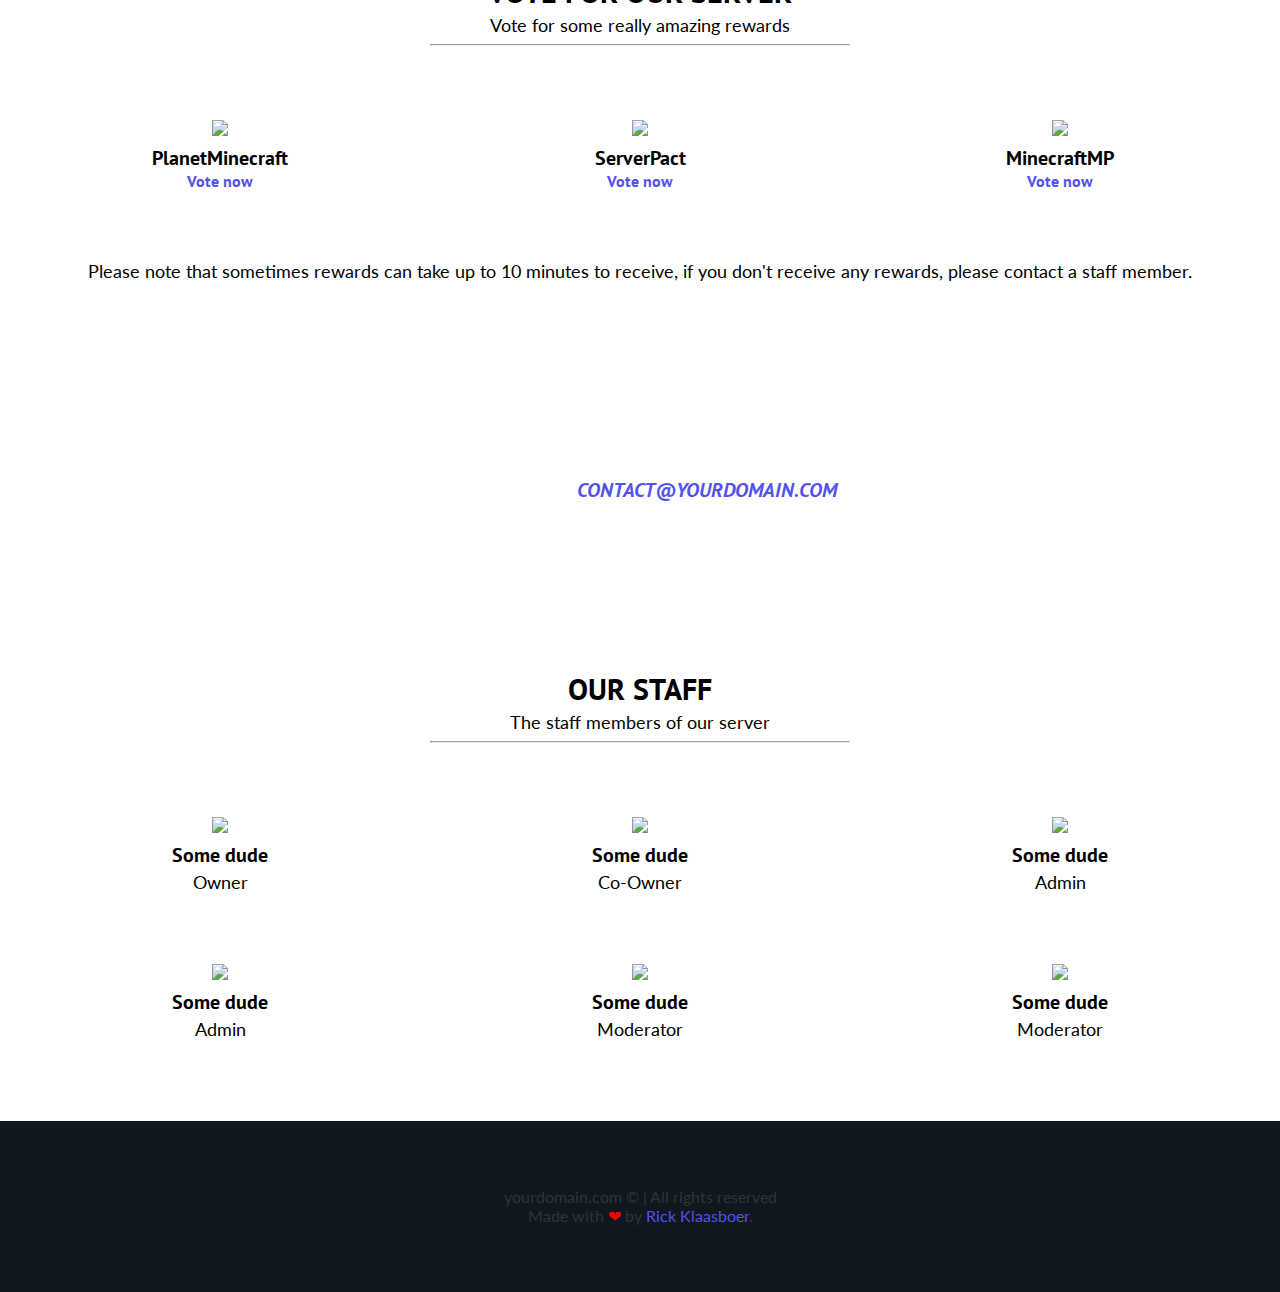
==== commit a1b874b4: "new" ====
--- a/index.html
+++ b/index.html
@@ -1,657 +1,360 @@
+<!--
+
+	Template made by: Rick Klaasboer
+	www.rickklaasboer.online
+
+	Version: 1.0.0
+
+	Note: All the images on the demo are not stored locally, 
+	but stored on other servers, 
+	if they're not showing, one of the links could be broken!
+
+	Need support?
+	PM me on SpigotMC (https://www.spigotmc.org/members/gewoonrick.31710/)
+
+	See anything broken?
+	PM me on SpigotMC (https://www.spigotmc.org/members/gewoonrick.31710/)
+
+-->
 <!DOCTYPE html>
-<html>
-  <head>
-    <title>Index - IronForge</title>
-    <meta http-equiv="Content-Type" content="text/html;charset=UTF-8">
-    <link rel="shortcut icon" href="./assets/img/favicon.png">
-    <!-- Meta -->
-    <meta content="width=device-width, initial-scale=1.0" name="viewport">
-    <meta http-equiv="X-UA-Compatible" content="IE=edge,chrome=1">
-    <meta content="mranonymusz" name="author">
-    <meta property="og:site_name" content="IronForge">
-    <meta property="og:title" content="Index - IronForge">
-    <meta property="og:description" content="Donec pretium, turpis sed aliquam feugiat, nibh lectus suscipit dui, vel finibus augue leo id felis.">
-    <meta property="og:type" content="website">
-    <meta property="og:image" content="https://example.com/img/example.jpg">
-    <meta property="og:url" content="https://example.com">
-    <!-- Meta -->
-    <!-- Stylesheets -->
-    <link rel="stylesheet" href="./assets/plugins/bootstrap/css/bootstrap.css">
-    <link rel="stylesheet" href="./assets/plugins/font-awesome/css/all.css">
-    <link rel="stylesheet" href="./assets/plugins/owl-carousel/assets/owl.carousel.min.css">
-    <link rel="stylesheet" href="./assets/plugins//owl-carousel/assets/owl.theme.default.min.css">
-    <link rel="stylesheet" href="./assets/plugins/fancybox/jquery.fancybox.css">
-    <link rel="stylesheet" href="./assets/css/core.css">
-    <link rel="stylesheet" href="./assets/css/navigation.css">
-    <!-- Stylesheets -->
-    <!-- Javascripts -->
-    <script src="./assets/plugins/jquery/jquery-3.4.1.min.js"></script>
-    <script src="./assets/plugins/bootstrap/js/popper.min.js"></script>
-    <script src="./assets/plugins/bootstrap/js/bootstrap.min.js"></script>
-    <script src="./assets/plugins/owl-carousel/owl.carousel.min.js"></script>
-    <script src="./assets/plugins/fancybox/jquery.fancybox.min.js"></script>
-    <script src="./assets/js/plugins.js"></script>
-    <script src="./assets/js/core.js"></script>
-    <!-- Javascripts -->
-  </head>
-  <body>
-    <!-- BODY -->
-    <div class="page-container">
-      <!-- Navigation -->
-      <nav class="navbar navbar-expand-lg navbar-dark navbar-index-header">
-        <a class="navbar-brand" href="javascript:;">IronForge</a>
-        <button class="navbar-toggler" type="button" data-toggle="collapse" data-target="#navbarSupportedContent" aria-controls="navbarSupportedContent" aria-expanded="false" aria-label="Toggle navigation">
-          <span class="navbar-toggler-icon"></span>
-        </button>
-      
-        <div class="navbar-collapse collapse w-100 order-3 dual-collapse2" id="navbarSupportedContent">
-          <ul class="navbar-nav ml-auto">
-            <li class="nav-item active">
-              <a class="nav-link" href="javascript:;">Home</a>
-            </li>
-            <li class="nav-item dropdown">
-              <a class="nav-link dropdown-toggle" href="javascript:;" id="navbar-pages-dropdown" role="button" data-toggle="dropdown" aria-haspopup="true" aria-expanded="false">
-                Pages
-              </a>
-              <div class="dropdown-menu dropdown-menu-right" aria-labelledby="navbar-pages-dropdown">
-                <a class="dropdown-item" href="./servers.html">Servers</a>
-                <a class="dropdown-item" href="./pricing.html">Pricing</a>
-                <a class="dropdown-item" href="./blank.html">Blank</a>
-                <div class="dropdown-divider"></div>
-                <a class="dropdown-item" href="./login.html">Login</a>
-                <a class="dropdown-item" href="./register.html">Register</a>
-                <a class="dropdown-item" href="./password-reset.html">Password Reset</a>
-                <div class="dropdown-divider"></div>
-                <a class="dropdown-item" href="./error.html">Error</a>
-              </div>
-            </li>
-            <li class="nav-item">
-              <a class="nav-link" href="javascript:;" id="toggle-nav-sidebar" data-toggle="tooltip" data-placement="bottom" title="Navigation Sidebar">
-                <i class="fas fa-sign-out-alt"></i>
-              </a>
-            </li>
-          </ul>
-        </div>
-      </nav>
-      <!-- Navigation Sidebar -->
-      <div class="nav-sidebar bg-dark text-white">
-        <div class="nav-sidebar-box">
-          <!-- Box Element -->
-          <div class="box-element">
-            <h4 class="title">
-              <i class="fas fa-bullhorn"></i> About Us
-            </h4>
-            <hr class="box-divider">
-            <p class="text">Lorem ipsum dolor sit amet, consectetur adipiscing elit. Vivamus at tincidunt mi. Aenean a scelerisque ligula. Cras vehicula tempor nisl &hellip;</p>
-          </div>
-          <!-- Box Element -->
-          <!-- Box Element -->
-          <div class="box-element">
-            <h4 class="title">
-              <i class="fas fa-paper-plane"></i> Contact Us
-            </h4>
-            <hr class="box-divider">
-            <p class="text">Suspendisse ante quam, lacinia sed purus eget, lacinia cursus nisi. Nulla ultricies&hellip;</p>
-            <ul class="box-list hoverable mt-3">
-              <li class="list-item">
-                <i class="fas fa-envelope item-icon text-success"></i> 
-                <span class="highlighted">Email:</span> <a href="mailto:example@example.com">example@example.com</a>
-              </li>
-              <li class="list-item">
-                <i class="fas fa-phone-alt item-icon text-success"></i>
-                <span class="highlighted">Phone:</span> (555) 555-1234
-              </li>
-            </ul>
-          </div>
-          <!-- Box Element -->
-          <!-- Box Element -->
-          <div class="box-element box-element-social-media">
-            <h4 class="title">
-              <i class="fas fa-satellite"></i> Social Media
-            </h4>
-            <hr class="box-divider">
-            <ul class="social-media-links">
-              <li class="item link-facebook">
-                <a href="https://www.facebook.com/mranonymusz/" target="_blank" data-toggle="tooltip" data-placement="bottom" title="Facebook">
-                  <i class="fab fa-facebook-f"></i>
-                </a>
-              </li>
-              <li class="item link-google">
-                <a href="javascript:;" target="_blank" data-toggle="tooltip" data-placement="bottom" title="Google">
-                  <i class="fab fa-google"></i>
-                </a>
-              </li>
-              <li class="item link-twitter">
-                <a href="https://twitter.com/MrAnonymusz" target="_blank" data-toggle="tooltip" data-placement="bottom" title="Twitter">
-                  <i class="fab fa-twitter"></i>
-                </a>
-              </li>
-              <li class="item link-discord">
-                <a href="https://discord.gg/hSE3GxV" target="_blank" data-toggle="tooltip" data-placement="bottom" title="Discord">
-                  <i class="fab fa-discord"></i>
-                </a>
-              </li>
-            </ul>
-          </div>
-          <!-- Box Element -->
-          <!-- Box Element -->
-          <div class="box-element box-element-players">
-            <h4 class="title">
-              <i class="fas fa-users"></i> Players
-            </h4>
-            <hr class="box-divider">
-            <p class="text text-center">
-              <span class="highlighted">Online: </span> 54 / 100
-            </p>
-            <div class="progress mt-2" style="height: 2px;">
-              <div class="progress-bar bg-success" role="progressbar" style="width: 54%;" aria-valuenow="54" aria-valuemin="0" aria-valuemax="100"></div>
-            </div>
-            <div class="row player-head-list">
-              <div class="col-md-3 col-sm-3 player-head-box">
-                <a href="./profile.html" class="player-head-box-head">
-                  <img src="./assets/img/avatars/avatar_01.png" draggable="false" data-toggle="tooltip" data-placement="bottom" title="Steve" />
-                </a>
-              </div>
-              <div class="col-md-3 col-sm-3 player-head-box">
-                <a href="./profile.html" class="player-head-box-head">
-                  <img src="./assets/img/avatars/avatar_02.png" draggable="false" data-toggle="tooltip" data-placement="bottom" title="Notch" />
-                </a>
-              </div>
-              <div class="col-md-3 col-sm-3 player-head-box">
-                <a href="./profile.html" class="player-head-box-head" >
-                  <img src="./assets/img/avatars/avatar_03.png" draggable="false"data-toggle="tooltip" data-placement="bottom" title="Hypixel" />
-                </a>
-              </div>
-              <div class="col-md-3 col-sm-3 player-head-box">
-                <a href="./profile.html" class="player-head-box-head">
-                  <img src="./assets/img/avatars/avatar_04.png" draggable="false" data-toggle="tooltip" data-placement="bottom" title="Technic" />
-                </a>
-              </div>
-            </div>
-          </div>
-          <!-- Box Element -->
-        </div>
-      </div>
-      <!-- Navigation Sidebar -->
-      <!-- Navigation -->
-      <!-- Header -->
-      <div class="container-fluid header">
-        <div class="row">
-          <div id="index-carousel" class="carousel slide" data-ride="carousel">
-            <div class="carousel-inner">
-              <div class="carousel-item active">
-                <img src="./assets/img/wallpapers/wallpaper_01.jpg" class="d-block w-100">
-                <div class="carousel-caption header-caption align-middle d-none d-md-block">
-                  <h3 class="title">First slide label</h3>
-                  <p>Nulla vitae elit libero, a pharetra augue mollis interdum.</p>
-                </div>
-              </div>
-              <div class="carousel-item">
-                <img src="./assets/img/wallpapers/wallpaper_04.jpg" class="d-block w-100">
-                <div class="carousel-caption header-caption align-middle d-none d-md-block">
-                  <h3 class="title">Second slide label</h3>
-                  <p>Lorem ipsum dolor sit amet, consectetur adipiscing elit.</p>
-                </div>
-              </div>
-              <div class="carousel-item">
-                <img src="./assets/img/wallpapers/wallpaper_03.jpg" class="d-block w-100">
-                <div class="carousel-caption header-caption d-none d-md-block">
-                  <h3 class="title">Third slide label</h3>
-                  <p>Praesent commodo cursus magna, vel scelerisque nisl consectetur.</p>
-                </div>
-              </div>
-            </div>
-            <a class="carousel-control-prev" href="#index-carousel" role="button" data-slide="prev">
-              <span class="carousel-control-prev-icon" aria-hidden="true"></span>
-              <span class="sr-only">Previous</span>
-            </a>
-            <a class="carousel-control-next" href="#index-carousel" role="button" data-slide="next">
-              <span class="carousel-control-next-icon" aria-hidden="true"></span>
-              <span class="sr-only">Next</span>
-            </a>
-          </div>
-          <div id="index-particles-js"></div>
-        </div>
-      </div>
-      <!-- Header -->
-      <!-- Index Info Boxes -->
-      <div class="container-fluid index-info-boxes">
-        <div class="arrow-top-container-left"></div>
-        <div class="arrow-top-container-right"></div>
-        <div class="row">
-          <!-- Info Box -->
-          <div class="col-md-4">
-            <div class="index-info-box">
-              <div class="box-head">
-                <i class="fas fa-users text-primary box-head-icon"></i>
-                <h3 class="title">Users</h3>
-              </div>
-              <hr class="box-divider">
-              <div class="box-body">
-                <p class="highlight">0 / 100</p>
-                <p class="text">Nunc tortor nisl, tempor in risus id, euismod euismod mauris. Nam tincidunt nunc turpis, non euismod tellus lacinia vel. Duis vel augue quis leo porttitor eleifend.</p>
-              </div>
-              <div class="box-footer">
-                <a href="javascript:;" class="btn btn-outline-primary btn-block">
-                  Join Now!
-                </a>
-              </div>
-            </div>
-          </div>
-          <!-- Info Box -->
-          <!-- Info Box -->
-          <div class="col-md-4">
-            <div class="index-info-box">
-              <div class="box-head">
-                <i class="fas fa-server text-success box-head-icon"></i>
-                <h3 class="title">Servers</h3>
-              </div>
-              <hr class="box-divider">
-              <div class="box-body">
-                <p class="highlight">Online: 4</p>
-                <p class="text">Nunc tortor nisl, tempor in risus id, euismod euismod mauris. Nam tincidunt nunc turpis, non euismod tellus lacinia vel. Duis vel augue quis leo porttitor eleifend.</p>
-              </div>
-              <div class="box-footer">
-                <a href="./servers.html" class="btn btn-outline-success btn-block">
-                  Check them out!
-                </a>
-              </div>
-            </div>
-          </div>
-          <!-- Info Box -->
-          <!-- Info Box -->
-          <div class="col-md-4">
-            <div class="index-info-box">
-              <div class="box-head">
-                <i class="fas fa-sort-amount-up-alt text-warning box-head-icon"></i>
-                <h3 class="title">Vote</h3>
-              </div>
-              <hr class="box-divider">
-              <div class="box-body">
-                <p class="highlight">Total votes: 5,201</p>
-                <p class="text">Nunc tortor nisl, tempor in risus id, euismod euismod mauris. Nam tincidunt nunc turpis, non euismod tellus lacinia vel. Duis vel augue quis leo porttitor eleifend.</p>
-              </div>
-              <div class="box-footer">
-                <a href="javascript:;" class="btn btn-outline-warning btn-block">
-                  Vote now!
-                </a>
-              </div>
-            </div>
-          </div>
-          <!-- Info Box -->
-        </div>
-        <div class="arrow-bottom-container-left"></div>
-        <div class="arrow-bottom-container-right"></div>
-      </div>
-      <!-- Index Info Boxes -->
-      <!-- Index Second Info Boxes -->
-      <div class="container-fluid index-info-boxes-2">
-        <div class="row">
-          <!-- Header -->
-          <div class="col-md-12">
-            <div class="info-boxes-header">
-              <h2 class="title">Lorem ipsum dolor sit amet, consectetur adipiscing elit!</h2>
-              <div class="custom-divider">
-                <hr class="custom-divider-line">
-                <div class="custom-divider-icon">
-                  <i class="fas fa-angle-double-down"></i>
-                </div>
-              </div>
-            </div>
-          </div>
-          <!-- Header -->
-          <!-- Info Box -->
-          <div class="col-md-6">
-            <div class="index-info-box-2">
-              <p class="text">Duis urna risus, viverra vel massa a, gravida malesuada leo. Donec porttitor risus augue, a venenatis sapien egestas quis. Morbi vel purus mollis, dignissim est non, porttitor elit. Sed in tellus elementum, facilisis urna et, egestas elit. Phasellus ut sapien molestie diam dignissim tincidunt eu eget mauris. Nunc pellentesque dignissim ex, sit amet dictum magna pretium vitae. Sed consectetur, libero porttitor euismod ornare, magna lorem tristique mauris, nec malesuada nisl velit et dui. Lorem ipsum dolor sit amet, consectetur adipiscing elit.</p>
-            </div>
-          </div>
-          <!-- Info Box -->
-          <!-- Info Box -->
-          <div class="col-md-6">
-            <div class="index-info-box-2">
-              <p class="text">Duis urna risus, viverra vel massa a, gravida malesuada leo. Donec porttitor risus augue, a venenatis sapien egestas quis. Morbi vel purus mollis, dignissim est non, porttitor elit. Sed in tellus elementum, facilisis urna et, egestas elit. Phasellus ut sapien molestie diam dignissim tincidunt eu eget mauris. Nunc pellentesque dignissim ex, sit amet dictum magna pretium vitae. Sed consectetur, libero porttitor euismod ornare, magna lorem tristique mauris, nec malesuada nisl velit et dui. Lorem ipsum dolor sit amet, consectetur adipiscing elit.</p>
-            </div>
-          </div>
-          <!-- Info Box -->
-          <!-- Image Info Boxes -->
-          <div class="col-md-12 p-0">
-            <div class="owl-carousel img-info-boxes" id="img-info-boxes-carousel">
-              <a href="./assets/img/wallpapers/wallpaper_01.jpg" class="box-item" data-fancybox data-caption="Image #1">
-                <img src="./assets/img/wallpapers/wallpaper_01.jpg" draggable="false">
-              </a>
-              <a href="./assets/img/wallpapers/wallpaper_02.jpg" class="box-item" data-fancybox data-caption="Image #2">
-                <img src="./assets/img/wallpapers/wallpaper_02.jpg" draggable="false">
-              </a>
-              <a href="./assets/img/wallpapers/wallpaper_03.jpg" class="box-item" data-fancybox data-caption="Image #3">
-                <img src="./assets/img/wallpapers/wallpaper_03.jpg" draggable="false">
-              </a>
-              <a href="./assets/img/wallpapers/wallpaper_04.jpg" class="box-item" data-fancybox data-caption="Image #4">
-                <img src="./assets/img/wallpapers/wallpaper_04.jpg" draggable="false">
-              </a>
-              <a href="./assets/img/wallpapers/wallpaper_05.jpg" class="box-item" data-fancybox data-caption="Image #5">
-                <img src="./assets/img/wallpapers/wallpaper_05.jpg" draggable="false">
-              </a>
-            </div>
-          </div>
-          <!-- Image Info Boxes -->
-        </div>
-      </div>
-      <!-- Index Second Info Boxes -->
-      <!-- Contac Us -->
-      <div class="container-fluid contact-us-box">
-        <div class="arrow-top-container-left"></div>
-        <div class="arrow-top-container-right"></div>
-        <div class="row">
-          <!-- Box Left -->
-          <div class="col-md-6 box-left">
-            <h4 class="title"><i class="fas fa-paper-plane"></i> Contact Us</h4>
-            <hr class="contact-us-box-divider">
-            <p class="text text-muted">Suspendisse ante quam, lacinia sed purus eget, lacinia cursus nisi. Nulla ultricies eu lorem at porta. Lorem ipsum dolor sit amet, consectetur adipiscing elit.</p>
-            <ul class="contact-us-box-list">
-              <li class="list-item">
-                <span class="item-title"><i class="fas fa-envelope"></i> Email: </span> <a href="mailto:example@example.com?subject=Hello World">example@example.com</a>
-              </li>
-              <li class="list-item">
-                <span class="item-title"><i class="fas fa-phone-alt"></i> Phone: </span> (555) 555-1234
-              </li>
-              <li class="list-item">
-                <span class="item-title"><i class="fas fa-map-marker-alt"></i> Address: </span> <a href="https://www.google.com/maps?q=Florida, USA" target="_blank">Florida, USA</a>
-              </li>
-            </ul>
-            <!-- Google Maps Embed -->
-            <div id="gmaps-container">
-              <iframe width="400" height="280" frameborder="0" style="border:0"
-              src="https://www.google.com/maps/embed/v1/place?q=place_id:ChIJvypWkWV2wYgR0E7HW9MTLvc&key=..." allowfullscreen></iframe>
-            </div>
-            <!-- Google Maps Embed -->
-          </div>
-          <!-- Box Left -->
-          <!-- Box Right -->
-          <div class="col-md-6 box-right">
-            <form action="./index.html" id="contact-us-box-form" method="post" autocomplete="off">
-              <div class="form-group">
-                <p class="help-text">
-                  Email Address <span class="help-text-info text-danger">Required</span>
-                </p>
-                <div class="input-group">
-                  <div class="input-group-prepend">
-                    <span class="input-group-text">
-                      <i class="fas fa-envelope"></i>
-                    </span>
-                  </div>
-                  <input type="text" class="form-control" name="email">
-                </div>
-              </div>
-              <div class="form-group">
-                <p class="help-text">
-                  Subject <span class="help-text-info text-danger">Required</span>
-                </p>
-                <div class="input-group">
-                  <div class="input-group-prepend">
-                    <span class="input-group-text">
-                      <i class="fas fa-font"></i>
-                    </span>
-                  </div>
-                  <input type="text" class="form-control" name="subject">
-                </div>
-              </div>
-              <div class="form-group">
-                <p class="help-text">
-                  Message <span class="help-text-info text-danger">Required</span>
-                </p>
-                <textarea class="form-control" style="height: 209px; resize: none;" name="message"></textarea>
-              </div>
-              <button type="submit" class="btn btn-primary btn-lg btn-block">
-                <i class="far fa-paper-plane"></i> Send Message
-              </button>
-            </form>
-          </div>
-          <!-- Box Right -->
-        </div>
-        <div class="arrow-bottom-container-left"></div>
-        <div class="arrow-bottom-container-right"></div>
-      </div>
-      <!-- Contac Us -->
-      <!-- Testimonials -->
-      <div class="container-fluid testimonials-box">
-        <div class="row">
-          <!-- Header -->
-          <div class="col-md-12">
-            <div class="info-boxes-header">
-              <h2 class="title">Testimonials!</h2>
-              <div class="custom-divider">
-                <hr class="custom-divider-line">
-                <div class="custom-divider-icon">
-                  <i class="fas fa-angle-double-down"></i>
-                </div>
-              </div>
-            </div>
-          </div>
-          <!-- Header -->
-          <!-- Testimonial List -->
-          <div class="col-md-12 owl-carousel testimonial-list">
-            <!-- Testimonial Item -->
-            <div class="testimonial-item">
-              <div class="testimonial-body">
-                <p class="text">Duis ut sem luctus, tincidunt ipsum ut, molestie dolor. Nulla id metus mollis, ultricies libero vitae, bibendum lectus. Maecenas non molestie eros, malesuada vulputate nibh. Cras dictum magna sed finibus convallis. Pellentesque non ante efficitur, eleifend nulla non, porta risus.</p>
-                <div class="testimonial-arrow"></div>
-              </div>
-              <div class="testimonial-footer">
-                <div class="box-left">
-                  <img src="./assets/img/avatars/avatar_01.png" class="testimonial-avatar" draggable="false"/>
-                </div>
-                <div class="box-right">
-                  <p class="testimonial-username">Example MC User 1</p>
-                  <p class="date">2020/02/01</p>
-                </div>
-              </div>
-            </div>
-            <!-- Testimonial Item -->
-            <!-- Testimonial Item -->
-            <div class="testimonial-item">
-              <div class="testimonial-body">
-                <p class="text">Duis ut sem luctus, tincidunt ipsum ut, molestie dolor. Nulla id metus mollis, ultricies libero vitae, bibendum lectus. Maecenas non molestie eros, malesuada vulputate nibh. Cras dictum magna sed finibus convallis. Pellentesque non ante efficitur, eleifend nulla non, porta risus.</p>
-                <div class="testimonial-arrow"></div>
-              </div>
-              <div class="testimonial-footer">
-                <div class="box-left">
-                  <img src="./assets/img/avatars/avatar_02.png" class="testimonial-avatar" draggable="false"/>
-                </div>
-                <div class="box-right">
-                  <p class="testimonial-username">Example MC User 2</p>
-                  <p class="date">2020/02/01</p>
-                </div>
-              </div>
-            </div>
-            <!-- Testimonial Item -->
-            <!-- Testimonial Item -->
-            <div class="testimonial-item">
-              <div class="testimonial-body">
-                <p class="text">Duis ut sem luctus, tincidunt ipsum ut, molestie dolor. Nulla id metus mollis, ultricies libero vitae, bibendum lectus. Maecenas non molestie eros, malesuada vulputate nibh. Cras dictum magna sed finibus convallis. Pellentesque non ante efficitur, eleifend nulla non, porta risus.</p>
-                <div class="testimonial-arrow"></div>
-              </div>
-              <div class="testimonial-footer">
-                <div class="box-left">
-                  <img src="./assets/img/avatars/avatar_03.png" class="testimonial-avatar" draggable="false"/>
-                </div>
-                <div class="box-right">
-                  <p class="testimonial-username">Example MC User 3</p>
-                  <p class="date">2020/02/01</p>
-                </div>
-              </div>
-            </div>
-            <!-- Testimonial Item -->
-            <!-- Testimonial Item -->
-            <div class="testimonial-item">
-              <div class="testimonial-body">
-                <p class="text">Duis ut sem luctus, tincidunt ipsum ut, molestie dolor. Nulla id metus mollis, ultricies libero vitae, bibendum lectus. Maecenas non molestie eros, malesuada vulputate nibh. Cras dictum magna sed finibus convallis. Pellentesque non ante efficitur, eleifend nulla non, porta risus.</p>
-                <div class="testimonial-arrow"></div>
-              </div>
-              <div class="testimonial-footer">
-                <div class="box-left">
-                  <img src="./assets/img/avatars/avatar_04.png" class="testimonial-avatar" draggable="false"/>
-                </div>
-                <div class="box-right">
-                  <p class="testimonial-username">Example MC User 4</p>
-                  <p class="date">2020/02/01</p>
-                </div>
-              </div>
-            </div>
-            <!-- Testimonial Item -->
-          </div>
-          <!-- Testimonial List -->
-        </div>
-      </div>
-      <!-- Testimonials -->
-      <!-- Footer -->
-      <div class="footer">
-        <!-- Pre Footer -->
-        <div class="pre-footer">
-          <div class="arrow-top-container-left" style="border-color: transparent transparent #222 transparent;"></div>
-          <div class="arrow-top-container-right" style="border-color: transparent transparent transparent #222;"></div>
-          <div class="row">
-            <div class="col-md-4 box-left">
-              <h4 class="title">
-                <i class="fas fa-bullhorn"></i> About Us
-              </h4>
-              <hr class="box-divider">
-              <p class="text">
-                Lorem ipsum dolor sit amet, consectetur adipiscing elit. Vivamus at tincidunt mi. Aenean a scelerisque ligula. Cras vehicula tempor nisl, sit amet elementum orci sagittis at. Sed ut vestibulum mauris. Proin congue maximus dolor, sit amet sollicitudin nulla. Sed purus lectus, efficitur nec diam id, hendrerit sollicitudin metus. Nam nec lobortis massa, id suscipit dolor. In vitae varius erat. Suspendisse placerat semper orci id dignissim. Fusce tempor sapien a lobortis sodales.
-              </p>
-            </div>
-            <div class="col-md-4 box-center">
-              <h4 class="title">
-                <i class="fas fa-list-ol"></i> Important Links
-              </h4>
-              <hr class="box-divider">
-              <p class="text">
-                Lorem ipsum dolor sit amet, consectetur adipiscing elit. Ut non eros urna. Nullam placerat mauris odio.
-              </p>
-              <ul class="box-list">
-                <li class="box-item">
-                  <i class="fas fa-globe"></i> <a href="javascript:;">Example Link</a>
-                </li>
-                <li class="box-item">
-                  <i class="fas fa-globe"></i> <a href="javascript:;">Example Link</a>
-                </li>
-                <li class="box-item">
-                  <i class="fas fa-globe"></i> <a href="javascript:;">Example Link</a>
-                </li>
-                <li class="box-item">
-                  <i class="fas fa-globe"></i> <a href="javascript:;">Example Link</a>
-                </li>
-              </ul>
-            </div>
-            <div class="col-md-4 box-right">
-              <h4 class="title">
-                <i class="fab fa-facebook"></i> Facebook
-              </h4>
-              <hr class="box-divider">
-              <div id="fb-page-footer-container"></div>
-            </div>
-          </div>
-        </div>
-        <!-- Pre Footer -->
-        <!-- Main Footer -->
-        <div class="main-footer">
-          <div class="row">
-            <div class="col-md-6 box-left">
-              <p class="copyright">&copy;2020 IronForge all rights reserved.</p>
-            </div>
-            <div class="col-md-6 box-right">
-              <p class="text">Made with <i class="fas fa-heart text-danger"></i> by <a href="https://annotech.net" target="_blank">MrAnonymusz</a>.</p>
-            </div>
-          </div>
-        </div>
-        <!-- Main Footer -->
-      </div>
-      <!-- Footer -->
-    </div>
-    <!-- BODY -->
-    <!-- JS -->
-    <script src="./assets/plugins/particles/particles.min.js"></script>
-    <script>
-    $(function() {
-      // Footer Facebook Page
-      $('#fb-page-footer-container').responsiveEmbed({
-        facebook: true,
-        url: "https://www.facebook.com/facebook",
-        appID: "YOUR-APP-ID"
-      });
-
-      // Particles
-      $('#index-particles-js').css('width', '100%');
-      $('#index-particles-js').css('height', $('#index-carousel').height());
-
-      $(window).resize(function() {
-        $('#index-particles-js').css('height', $('#index-carousel').height());
-      });
-
-      particlesJS.load('index-particles-js', 'assets/plugins/particles/index_carousel.json');
-
-      // Image Info Carousel
-      $('#img-info-boxes-carousel').owlCarousel({
-        number: 3,
-        autoplay: true,
-        animateIn: 'lightSpeedIn',
-        animateOut: 'lightSpeedOut',
-        dots: false,
-        responsive: {
-          0: {
-            items: 1,
-            nav:true
-          },
-          720: {
-            items: 3,
-            nav:true
-          }
-        }
-      });
-
-      // Google Maps
-      $('#gmaps-container').responsiveEmbed();
-
-      // Form
-      $('#contact-us-box-form').submit(function(e) {
-        e.preventDefault();
-
-        alert('Form Submitted!');
-      });
-
-      // Testimonial Carousel
-      $('.testimonial-list').owlCarousel({
-        number: 3,
-        autoplay: true,
-        animateIn: 'lightSpeedIn',
-        animateOut: 'lightSpeedOut',
-        nav: true,
-        dots: false,
-        responsive: {
-          0: {
-            items: 1,
-            nav:true
-          },
-          720: {
-            items: 3,
-            nav:true
-          }
-        }
-      });
-
-      // FancyBox
-      $('[data-fancybox]').fancybox({
-        buttons: [
-          "zoom",
-          "share",
-          "slideShow",
-          "download",
-          "thumbs",
-          "close"
-        ]
-      });
-    });
-    </script>
-    <!-- JS -->
-  </body>
+<html lang="en">
+<head>
+	<title>A Free Minecraft Template By Rick Klaasboer</title>
+
+	<meta name="viewport" content="width=device-width, initial-scale=1.0">
+	<meta charset="utf-8">
+
+	<!-- Custom CSS for this template -->
+	<link rel="stylesheet" type="text/css" href="css/main.css">
+
+	<!-- Font -->
+	<link href="https://fonts.googleapis.com/css?family=PT+Sans" rel="stylesheet">
+	<link href="https://fonts.googleapis.com/css?family=PT+Sans:700" rel="stylesheet">
+	<link href="https://fonts.googleapis.com/css?family=PT+Sans:400" rel="stylesheet">
+	<link href="https://fonts.googleapis.com/css?family=Lato" rel="stylesheet"> 
+
+	<!-- Bootstrap -->
+	<link rel="stylesheet" type="text/css" href="css/bootstrap/bootstrap-grid.min.css">
+	<link rel="stylesheet" type="text/css" href="js/bootstrap/bootstrap.min.js">
+
+	<!-- Font Awesome -->
+	<link rel="stylesheet" href="https://use.fontawesome.com/releases/v5.0.12/css/all.css" integrity="sha384-G0fIWCsCzJIMAVNQPfjH08cyYaUtMwjJwqiRKxxE/rx96Uroj1BtIQ6MLJuheaO9" crossorigin="anonymous">
+
+</head>
+<body>
+
+	<button onclick="topFunction()" id="myBtn" title="Go to top"><i class="fas fa-arrow-up"></i></button> 
+	
+	<!-- Navbar -->
+	<div class="topnav" id="myTopnav">
+		<div class="max-width">
+			  <a href="#head">Home</a>
+			  <a href="#about">About</a>
+			  <a href="#gamemodes">Gamemodes</a>
+			  <a href="#vote">Vote</a>
+			  <a href="#staff">Staff</a>
+		  	  <a href="javascript:void(0);" style="font-size:15px;" class="icon" onclick="myFunction()">&#9776;</a>
+		</div>
+	</div>
+	<!-- End Navbar -->
+
+	<!-- Header (Banner) -->
+	<header id="head" class="parallax">
+		<h1>A Minecraft Server</h1>
+		<h3>play.yourdomain.com</h3>
+	</header>
+	<!-- End Header -->
+
+	<!-- About Section -->
+	<section id="about">
+		<h1>OUR SERVER</h1>
+		<p>Some of our features.</p>
+		<hr>
+		<!-- First row of features -->
+		<div class="row features">
+			<div class="col">
+				<i class="fab fa-cloudscale feature"></i>
+				<h2>We're fast, like sonic</h2>
+				<p>Our servers are so blazing fast, even Sonic can't keep up, amazing, right?!</p>
+			</div>
+			<div class="col">
+				<i class="fas fa-users feature"></i>
+				<h2>Great Community</h2>
+				<p>We've got an amazing community, it's always fun on our server!</p>
+			</div>
+			<div class="col">
+				<i class="fas fa-shield-alt feature"></i>
+				<h2>Always online</h2>
+				<p>Our server has a 99.9% Uptime, so you'll be playing whenever you want!</p>
+			</div>
+		</div>
+		<!-- End first row -->
+
+		<!-- Second row of features -->
+		<div class="row features">
+			<div class="col">
+				<i class="far fa-calendar-alt feature"></i>
+				<h2>Amazing events</h2>
+				<p>We've got some super fun events in store for you, it's amazing, seriously, the best!</p>
+			</div>
+			<div class="col">
+				<i class="fas fa-code-branch feature"></i>
+				<h2>Custom Plugins</h2>
+				<p>We've created some custom plugins for our server, they're amazing, you'll like them!</p>
+			</div>
+			<div class="col">
+				<i class="fas fa-fighter-jet feature"></i>
+				<h2>Fighter Jet</h2>
+				<p>This isn't a feature but I just really like fighter jets, nah it's a filler.</p>
+			</div>
+		</div>
+		<!-- End second row -->
+
+		<!-- Note: You can add as many feature rows as you like. -->
+	</section>
+	<!-- End about section -->
+
+	<!-- Banner 1 -->
+	<section id="banner" class="parallax">
+		<h1>WHAT ARE YOU WAITING FOR?</h1>
+		<h2>JOIN OUR SERVER NOW AT <i>PLAY.YOURDOMAIN.COM</i></h2>
+	</section>
+	<!-- End Banner 1 -->
+
+	<!-- Gamemodes Section -->
+	<section id="gamemodes">
+		<h1>GAMEMODES</h1>
+		<p>Stuff and things you can do on our server</p>
+		<hr>
+		<!-- First Gamemode -->
+		<div class="row fixed-width">
+			<div class="col-md mode">
+				<h2>SURVIVAL</h2>
+				<p>Lorem ipsum dolor sit amet, consectetur adipiscing elit. Duis eu elementum justo. Morbi in venenatis dui. Mauris quis efficitur orci, ut venenatis massa. Pellentesque gravida ante sit amet condimentum tristique. Suspendisse at gravida nunc, mattis sagittis velit. Pellentesque molestie mauris risus, et elementum metus mattis sit amet. Aliquam id ex ac augue tempor convallis. Nunc id consequat nibh. Suspendisse rhoncus nulla at nisl egestas vulputate vel vitae ex. In est nibh, tempus vitae ipsum vel, eleifend dictum diam. Ut dapibus massa sed turpis dictum pretium. Mauris tempus sapien sit amet turpis sodales, sit amet sollicitudin augue tincidunt. Donec ullamcorper suscipit laoreet.</p>
+			</div>
+			<!-- Gamemode Image -->
+			<div class="col-md img">
+				<img class="res-img" src="https://via.placeholder.com/1920x1080">
+			</div>
+			<!-- End Gamemode Image -->
+		</div>
+		<!-- End First Gamemode -->
+		<section class="gray">
+			<!-- Second Gamemode -->
+			<div class="row fixed-width">
+				<!-- Image Second Gamemode -->
+					<div class="col-md img">
+						<img class="res-img" src="https://via.placeholder.com/1920x1080">
+					</div>
+				<!-- End Image Second Gamemode -->
+				<div class="col-md mode">
+					<h2>FACTIONS</h2>
+					<p>Lorem ipsum dolor sit amet, consectetur adipiscing elit. Duis eu elementum justo. Morbi in venenatis dui. Mauris quis efficitur orci, ut venenatis massa. Pellentesque gravida ante sit amet condimentum tristique. Suspendisse at gravida nunc, mattis sagittis velit. Pellentesque molestie mauris risus, et elementum metus mattis sit amet. Aliquam id ex ac augue tempor convallis. Nunc id consequat nibh. Suspendisse rhoncus nulla at nisl egestas vulputate vel vitae ex. In est nibh, tempus vitae ipsum vel, eleifend dictum diam. Ut dapibus massa sed turpis dictum pretium. Mauris tempus sapien sit amet turpis sodales, sit amet sollicitudin augue tincidunt. Donec ullamcorper suscipit laoreet.</p>
+				</div>
+			</div>
+			<!-- End Second Gamemode -->
+		</section>
+		<!-- Start Third Gamemode -->
+		<div class="row fixed-width">
+			<div class="col-md mode">
+				<h2>CREATIVE</h2>
+				<p>Lorem ipsum dolor sit amet, consectetur adipiscing elit. Duis eu elementum justo. Morbi in venenatis dui. Mauris quis efficitur orci, ut venenatis massa. Pellentesque gravida ante sit amet condimentum tristique. Suspendisse at gravida nunc, mattis sagittis velit. Pellentesque molestie mauris risus, et elementum metus mattis sit amet. Aliquam id ex ac augue tempor convallis. Nunc id consequat nibh. Suspendisse rhoncus nulla at nisl egestas vulputate vel vitae ex. In est nibh, tempus vitae ipsum vel, eleifend dictum diam. Ut dapibus massa sed turpis dictum pretium. Mauris tempus sapien sit amet turpis sodales, sit amet sollicitudin augue tincidunt. Donec ullamcorper suscipit laoreet.</p>
+			</div>
+			<!-- Image Third Gamemode -->
+			<div class="col-md img">
+				<img class="res-img" src="https://via.placeholder.com/1920x1080">
+			</div>
+			<!-- End Image Third Gamemode -->
+		</div>
+		<!-- End Third Gamemode -->
+	</section>
+	<!-- End Gamemode Section -->
+
+	<!-- Start Second Banner -->
+	<section id="banner2" class="parallax">
+		<h1>LOOKING TO BUY A RANK?</h1>
+		<h2>CHECK OUT THE STORE AT <i><a href="#">STORE.YOURDOMAIN.COM</a></i></h2>
+	</section>
+	<!-- End Second Banner -->
+
+	<!-- Vote Section -->
+	<section id="vote">
+		<h1>VOTE FOR OUR SERVER</h1>
+		<p>Vote for some really amazing rewards</p>
+		<hr>
+		<div class="row votelist">
+			<!-- First Vote Link -->
+			<div class="col-md voteblock">
+				<img class="res-img-sm" src="https://www.planetminecraft.com/images/layout/planetminecraft_logo.png">
+				<h2>PlanetMinecraft</h2>
+				<a href="#">Vote now</a>
+			</div>
+			<!-- End First Vote Link -->
+
+			<!-- Second Vote Link -->
+			<div class="col-md voteblock">
+				<img class="res-img-sm" src="https://yt3.ggpht.com/-St0amFDpbC0/AAAAAAAAAAI/AAAAAAAAAAA/eZlt0WfF-F8/s288-mo-c-c0xffffffff-rj-k-no/photo.jpg">
+				<h2>ServerPact</h2>
+				<a href="#">Vote now</a>
+			</div>
+			<!-- End Second Vote Link -->
+
+			<!-- Third Vote Link -->
+			<div class="col-md voteblock">
+				<img class="res-img-sm" src="https://minecraft-server-list.com/minelog/wp-content/uploads/High-Res-App-Icon.jpg">
+				<h2>MinecraftMP</h2>
+				<a href="#">Vote now</a>
+			</div>
+			<!-- End Third Vote Link -->
+		</div>
+
+		<!-- Note -->
+		<p>Please note that sometimes rewards can take up to 10 minutes to receive, if you don't receive any rewards, please contact a staff member.</p>
+	</section>
+	<!-- End Vote Section -->
+
+	<!-- Third Banner -->
+	<section id="banner3" class="parallax">
+		<h1>HAVE A QUESTION?</h1>
+		<h2>CONTACT US AT <i><a href="mailto:#">CONTACT@YOURDOMAIN.COM</a></i></h2>
+	</section>
+	<!-- End Third Section -->
+
+	<!-- Staff Section -->
+	<section id="staff">
+		<h1>OUR STAFF</h1>
+		<p>The staff members of our server</p>
+		<hr>
+		<!-- First Row Staff -->
+		<div class="row stafflist">
+			<!-- First Staff Member -->
+			<div class="col-md staffblock">
+				<img width="100px;" src="https://mamaneedsahobby.files.wordpress.com/2013/09/steve-face.jpg?w=1000&h=">
+				<h2>Some dude</h2>
+				<p>Owner</p>
+			</div>
+			<!-- End First Staff Member -->
+
+			<!-- Second Staff Member -->
+			<div class="col-md staffblock">
+				<img width="100px;" src="https://mamaneedsahobby.files.wordpress.com/2013/09/steve-face.jpg?w=1000&h=">
+				<h2>Some dude</h2>
+				<p>Co-Owner</p>
+			</div>
+			<!-- End Second Staf Member -->
+
+			<!-- Third Staff Member -->
+			<div class="col-md staffblock">
+				<img width="100px;" src="https://mamaneedsahobby.files.wordpress.com/2013/09/steve-face.jpg?w=1000&h=">
+				<h2>Some dude</h2>
+				<p>Admin</p>
+			</div>
+			<!-- End Third Staff Member -->
+		</div>
+		<!-- End First Row Staff -->
+
+		<!-- Second Row Staff Member -->
+		<div class="row stafflist">
+			<!-- Fourth Staff Member -->
+			<div class="col-md staffblock">
+				<img width="100px;" src="https://mamaneedsahobby.files.wordpress.com/2013/09/steve-face.jpg?w=1000&h=">
+				<h2>Some dude</h2>
+				<p>Admin</p>
+			</div>
+			<!-- End Fourth Staff Member -->
+
+			<!-- Fifth Staff Member -->	
+			<div class="col-md staffblock">
+				<img width="100px;" src="https://mamaneedsahobby.files.wordpress.com/2013/09/steve-face.jpg?w=1000&h=">
+				<h2>Some dude</h2>
+				<p>Moderator</p>
+			</div>
+			<!-- End Fifth Staff Member -->
+
+			<!-- Sixth Staff Member -->
+			<div class="col-md staffblock">
+				<img width="100px;" src="https://mamaneedsahobby.files.wordpress.com/2013/09/steve-face.jpg?w=1000&h=">
+				<h2>Some dude</h2>
+				<p>Moderator</p>
+			</div>
+			<!-- End Sixth Staf Member -->
+		</div>
+		<!-- End Second Row Staff -->
+	</section>
+	<!-- End Staff Section -->
+
+	<!-- Footer -->
+	<footer>
+		<div class="footer">
+			<div class="copyright-notice">
+				<!-- !! Replace this with your own domain !! -->
+				<p>yourdomain.com &copy; | All rights reserved</p>
+				<!-- If you want to, you're allowed to delete these credits. But if you want to support my work, please leave it. -->
+				<p>Made with <font color="red">❤</font> by <a target="_blank" href="https://www.rickklaasboer.online/">Rick Klaasboer</a>.</font></p>
+			</div>
+		</div>
+	</footer>
+	<!-- End Footer -->
+
+	<!-- Smooth Scrolling Script (from https://goo.gl/uWLqWu) | Do not touch if you don't know what you're doing! -->
+	<script src="https://ajax.googleapis.com/ajax/libs/jquery/3.3.1/jquery.min.js"></script>
+	<script>
+		$(document).ready(function(){
+		  // Add smooth scrolling to all links
+		  $("a").on('click', function(event) {
+
+		    // Make sure this.hash has a value before overriding default behavior
+		    if (this.hash !== "") {
+		      // Prevent default anchor click behavior
+		      event.preventDefault();
+
+		      // Store hash
+		      var hash = this.hash;
+
+		      // Using jQuery's animate() method to add smooth page scroll
+		      // The optional number (800) specifies the number of milliseconds it takes to scroll to the specified area
+		      $('html, body').animate({
+		        scrollTop: $(hash).offset().top
+		      }, 100, function(){
+		   
+		        // Add hash (#) to URL when done scrolling (default click behavior)
+		        window.location.hash = hash;
+		      });
+		    } // End if
+		  });
+		});
+	</script>
+	<!-- End Smooth Scrolling Script -->
+
+	<script>
+		function myFunction() {
+		    var x = document.getElementById("myTopnav");
+		    if (x.className === "topnav") {
+		        x.className += " responsive";
+		    } else {
+		        x.className = "topnav";
+		    }
+		}
+	</script>
+
+	<script>
+	// When the user scrolls down 20px from the top of the document, show the button
+	window.onscroll = function() {scrollFunction()};
+
+	function scrollFunction() {
+	    if (document.body.scrollTop > 20 || document.documentElement.scrollTop > 20) {
+	        document.getElementById("myBtn").style.display = "block";
+	    } else {
+	        document.getElementById("myBtn").style.display = "none";
+	    }
+	}
+
+	// When the user clicks on the button, scroll to the top of the document
+	function topFunction() {
+	    document.body.scrollTop = 0;
+	    document.documentElement.scrollTop = 0;
+	}
+	</script>
+
+</body>
 </html>--- a/css/main.css
+++ b/css/main.css
@@ -0,0 +1,450 @@
+@-ms-viewport{
+    width:device-width
+}
+html{
+    box-sizing:border-box;
+    -ms-overflow-style:scrollbar
+}
+*,::after,::before{
+    box-sizing:inherit
+}
+
+html,body {
+	font-family: 'PT Sans', sans-serif;
+	margin: 0;
+	padding: 0;
+	scroll-behavior: smooth;
+}
+
+hr {
+	max-width: 420px;
+	color: #718093;
+}
+
+p {
+	font-family: 'Lato', sans-serif;
+	margin: 0;
+	padding: 0;
+}
+
+h1,h2,h3,h4,h5,h6 {
+	font-family: 'PT Sans', sans-serif;
+	margin: 0;
+	padding: 0;
+}
+
+.parallax {
+    height: 100%; 
+    background-attachment: fixed;
+    background-position: center;
+    background-repeat: no-repeat;
+    background-size: cover;
+}
+
+a {
+	text-decoration: none;
+	color: #5352ed;
+	transition: all .2s ease-in;
+}
+
+a:hover {
+	text-decoration: none;
+	color: #192a56;
+	transition: all .2s ease-in;
+}
+
+#myBtn {
+    display: none;
+    position: fixed;
+    bottom: 20px;
+    right: 30px;
+    z-index: 99;
+    border: none;
+    outline: none;
+    background-color: #3498db;
+    color: white;
+    cursor: pointer;
+    padding: 15px;
+    padding-right: 19px;
+    padding-left: 19px;
+    font-size: 18px;
+    transition: all .2s ease-in;
+}
+
+#myBtn:hover {
+    background-color: #2980b9;
+    transition: all .2s ease-in;
+}
+
+/* Navbar */
+
+.topnav {
+	list-style-type: none;
+    overflow: hidden;
+    background-color: white;
+    box-shadow: 0px 6px 13px -7px rgba(0,0,0,0.20);
+    transition: all .2s ease-in;
+    font-weight: 700;
+    text-transform: uppercase;
+}
+
+.topnav a {
+    float: left;
+    display: block;
+    color: black;
+    text-align: center;
+    padding: 24px 26px;
+    text-decoration: none;
+    font-size: 17px;
+}
+
+.topnav a:hover {
+    color: #3498db;
+}
+
+.topnav .icon {
+  display: none;
+}
+
+@media screen and (max-width: 800px) {
+  .topnav a:not(:first-child) {display: none;}
+  .topnav a.icon {
+    float: right;
+    display: block;
+  }
+}
+
+@media screen and (max-width: 800px) {
+  .topnav.responsive {position: relative;}
+  .topnav.responsive .icon {
+    position: absolute;
+    right: 0;
+    top: 0;
+  }
+  .topnav.responsive a {
+    float: none;
+    display: block;
+    text-align: left;
+  }
+}
+
+@media screen and (min-width: 800px) {
+  div .max-width {
+    max-width: 60%;
+    margin: 0 auto;
+    box-shadow: none;
+  }
+}
+
+/* End Navbar */
+
+#head {
+	background-image: url("https://i.imgur.com/9GkIEjN.png");
+	margin: 0;
+	padding: 222px 0px 222px 0px;
+	text-align: center;
+	color: white;
+}
+
+#head h1 {
+	font-size: 55px;
+	font-weight: 700;
+	text-transform: uppercase;
+}
+
+#head h3 {
+	font-size: 22px;
+	text-transform: uppercase;
+}
+
+#about {
+	margin: 10px;
+	text-align: center;
+	padding-top: 66px;
+	padding-bottom: 66px;
+}
+
+#about h1 {
+	font-size: 30px;
+	font-weight: 700;
+	text-transform: uppercase;
+	margin-top: 15px;
+}
+
+#about .features {
+	max-width: 1280px;
+	margin: 0 auto;
+	padding-top: 66px;
+}
+
+#about .feature {
+	font-size: 60px;
+	color: #1c2630;
+	margin-top: 17px;
+}
+
+#about h2 {
+	margin-top: 5px;
+	font-size: 20px;
+}
+
+#about p {
+	margin-top: 3px;
+	font-size: 18px;
+}
+
+#banner {
+	background-image: url("https://i.imgur.com/XL2PAd3.png");
+	padding: 75px 0px 75px 0px;
+	text-align: center;
+}
+
+#banner2 {
+	background-image: url("https://i.imgur.com/8P27W9N.png");
+	padding: 75px 0px 75px 0px;
+	text-align: center;
+}
+
+#banner3 {
+	background-image: url("https://i.imgur.com/MljFIMA.png");
+	padding: 75px 0px 75px 0px;
+	text-align: center;
+}
+
+#banner h1 {
+	font-size: 30px;
+	font-weight: 700;
+	text-transform: uppercase;
+	color: white;
+}
+
+#banner h2 {
+	margin-top: 5px;
+	font-size: 20px;
+	color: white;
+}
+
+#banner2 h1 {
+	font-size: 30px;
+	font-weight: 700;
+	text-transform: uppercase;
+	color: white;
+}
+
+#banner2 h2 {
+	margin-top: 5px;
+	font-size: 20px;
+	color: white;
+}
+
+#banner3 h1 {
+	font-size: 30px;
+	font-weight: 700;
+	text-transform: uppercase;
+	color: white;
+}
+
+#banner3 h2 {
+	margin-top: 5px;
+	font-size: 20px;
+	color: white;
+}
+
+#staff {
+	margin: 10px;
+	text-align: center;
+	padding-top: 66px;
+	padding-bottom: 66px;
+}
+
+#staff h1 {
+	font-size: 30px;
+	font-weight: 700;
+	text-transform: uppercase;
+	margin-top: 15px;
+}
+
+#staff h2 {
+	margin-top: 5px;
+	font-size: 20px;
+}
+
+#staff p {
+	margin-top: 3px;
+	font-size: 18px;
+}
+
+#staff .stafflist {
+	max-width: 1280px;
+	margin: 0 auto;
+	padding-top: 66px;
+}
+
+#staff .staffblock {
+	transform: none;
+	transition: all .2s ease-in;
+	margin-bottom: 5px;
+}
+
+#staff .staffblock:hover {
+	transform: scale(1.1,1.1);
+	transition: all .2s ease-in;
+}
+
+#gamemodes {
+	margin: 10px;
+	text-align: center;
+	padding-top: 66px;
+	padding-bottom: 66px;
+}
+
+#gamemodes h1 {
+	font-size: 30px;
+	font-weight: 700;
+	text-transform: uppercase;
+	margin-top: 15px;
+}
+
+#gamemodes h2 {
+	margin-top: 5px;
+	font-size: 20px;
+}
+
+#gamemodes p {
+	margin-top: 3px;
+	font-size: 18px;
+}
+
+#gamemodes .gray {
+	background-color: #ecf0f1;
+    padding: 0;
+    margin: -10px;
+}
+
+#gamemodes .mode {
+	margin: 15px;
+	text-align: left;
+	padding: 50px;
+	max-width: 1280px;
+}
+
+#gamemodes .mode-inv {
+	margin: 15px;
+	text-align: right;
+	padding: 50px;
+	max-width: 1280px
+}
+
+@media screen and (min-width: 800px) {
+	#gamemodes .img {
+		margin: 15px;
+		padding: 50px;
+		max-width: 1280px
+	}
+}
+
+@media screen and (max-width: 799px) {
+	#gamemodes .img {
+		padding: 50px 0px 50px 0px;
+	}
+}
+
+#gamemodes .fixed-width {
+	max-width: 1280px;
+	margin: 0 auto;
+}
+
+#vote {
+	margin: 10px;
+	text-align: center;
+	padding-top: 66px;
+	padding-bottom: 66px;
+}
+
+#vote h1 {
+	font-size: 30px;
+	font-weight: 700;
+	text-transform: uppercase;
+	margin-top: 15px;
+}
+
+#vote h2 {
+	margin-top: 5px;
+	font-size: 20px;
+}
+
+#vote p {
+	margin-top: 3px;
+	font-size: 18px;
+}
+
+#vote .votelist {
+	max-width: 1280px;
+	margin: 0 auto;
+	padding-top: 66px;
+	padding-bottom: 66px;
+}
+
+#vote .voteblock {
+	transform: none;
+	transition: all .2s ease-in;
+}
+
+.voteblock a {
+	font-weight: 700;
+}
+
+
+footer {
+	background-color: #11171e;
+	color: white;
+}
+
+.footer {
+	max-width: 1280px;
+	margin: 0 auto;
+	float: none;
+	padding-top: 66px;
+	padding-bottom: 66px;
+}
+
+.copyright-notice {
+	color: #30343a;
+	margin: 0;
+	margin-bottom: 0px;
+	padding: 0;
+	text-align: center;
+	transition: all .2s ease-in;
+	cursor: default;
+}
+
+.copyright-notice:hover {
+	color: white;
+	margin: 0;
+	margin-bottom: 0px;
+	padding: 0;
+	text-align: center;
+	transition: all .2s ease-in;
+}
+
+@media screen and (min-width: 800px) {
+	.res-img {
+		width: 480px;
+	}
+}
+
+@media screen and (max-width: 799px) {
+	.res-img {
+		width: 100%;	}
+}
+
+@media screen and (min-width: 800px) {
+	.res-img-sm {
+		height: 110px;
+	}
+}
+
+@media screen and (max-width: 799px) {
+	.res-img-sm {
+		width: 100%;	}
+}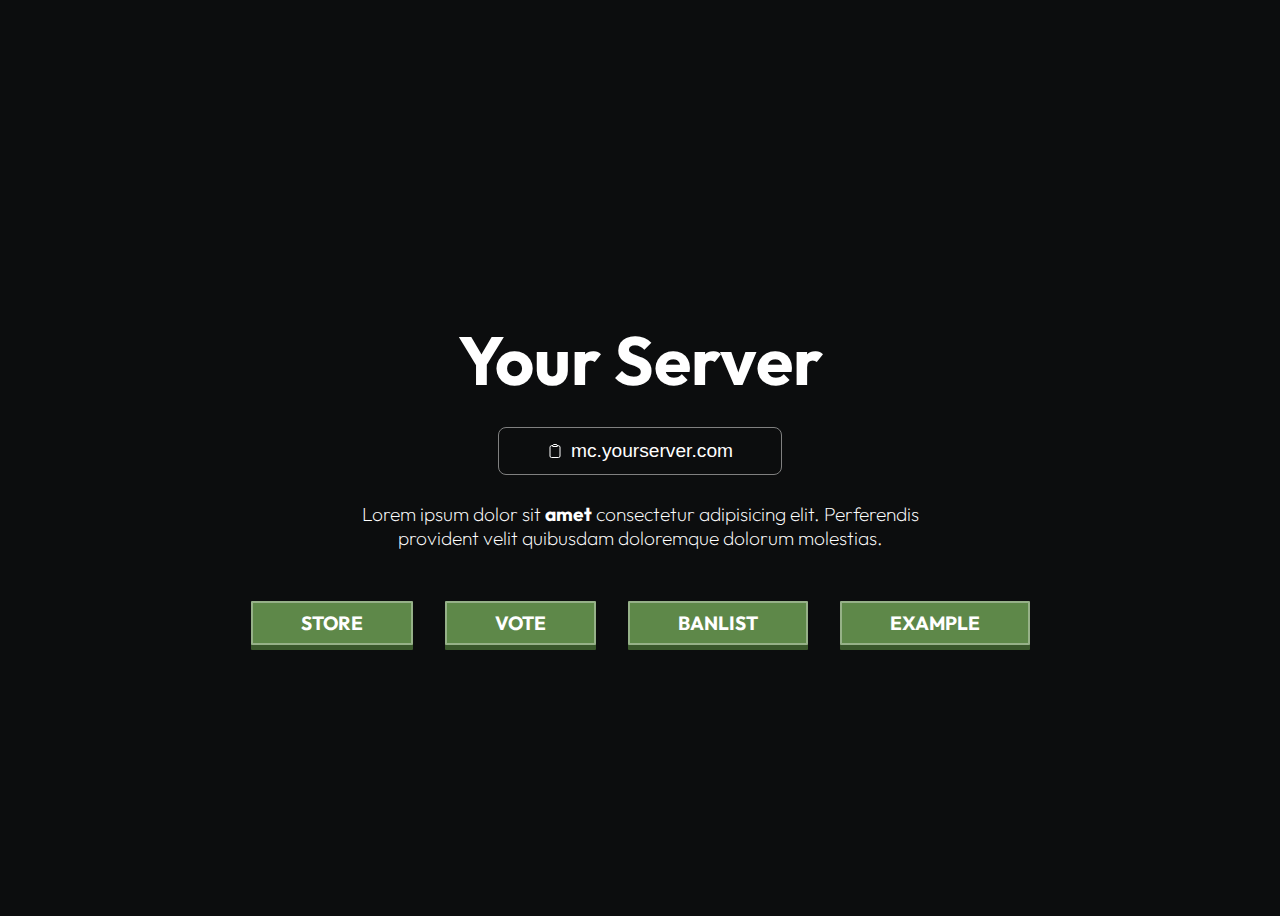
==== commit 3aebc57d: "AGAIN" ====
--- a/index.html
+++ b/index.html
@@ -1,360 +1,85 @@
-<!--
-
-	Template made by: Rick Klaasboer
-	www.rickklaasboer.online
-
-	Version: 1.0.0
-
-	Note: All the images on the demo are not stored locally, 
-	but stored on other servers, 
-	if they're not showing, one of the links could be broken!
-
-	Need support?
-	PM me on SpigotMC (https://www.spigotmc.org/members/gewoonrick.31710/)
-
-	See anything broken?
-	PM me on SpigotMC (https://www.spigotmc.org/members/gewoonrick.31710/)
-
--->
 <!DOCTYPE html>
 <html lang="en">
-<head>
-	<title>A Free Minecraft Template By Rick Klaasboer</title>
+    <head>
+        <meta charset="UTF-8" />
+        <meta http-equiv="X-UA-Compatible" content="IE=edge" />
+        <meta name="viewport" content="width=device-width, initial-scale=1.0" />
+        <!-- Primary Meta Tags -->
+        <title>YourServer</title>
+        <meta name="title" content="YourServer" />
+        <meta name="description" content="YourServer Description" />
 
-	<meta name="viewport" content="width=device-width, initial-scale=1.0">
-	<meta charset="utf-8">
+        <!-- Open Graph / Facebook -->
+        <meta property="og:type" content="website" />
+        <meta property="og:url" content="https://yourserver.com/" />
+        <meta property="og:title" content="YourServer" />
+        <meta property="og:description" content="YourServer Description" />
+        <meta
+            property="og:image"
+            content="https://metatags.io/assets/meta-tags-16a33a6a8531e519cc0936fbba0ad904e52d35f34a46c97a2c9f6f7dd7d336f2.png"
+        />
 
-	<!-- Custom CSS for this template -->
-	<link rel="stylesheet" type="text/css" href="css/main.css">
-
-	<!-- Font -->
-	<link href="https://fonts.googleapis.com/css?family=PT+Sans" rel="stylesheet">
-	<link href="https://fonts.googleapis.com/css?family=PT+Sans:700" rel="stylesheet">
-	<link href="https://fonts.googleapis.com/css?family=PT+Sans:400" rel="stylesheet">
-	<link href="https://fonts.googleapis.com/css?family=Lato" rel="stylesheet"> 
-
-	<!-- Bootstrap -->
-	<link rel="stylesheet" type="text/css" href="css/bootstrap/bootstrap-grid.min.css">
-	<link rel="stylesheet" type="text/css" href="js/bootstrap/bootstrap.min.js">
-
-	<!-- Font Awesome -->
-	<link rel="stylesheet" href="https://use.fontawesome.com/releases/v5.0.12/css/all.css" integrity="sha384-G0fIWCsCzJIMAVNQPfjH08cyYaUtMwjJwqiRKxxE/rx96Uroj1BtIQ6MLJuheaO9" crossorigin="anonymous">
-
-</head>
-<body>
-
-	<button onclick="topFunction()" id="myBtn" title="Go to top"><i class="fas fa-arrow-up"></i></button> 
-	
-	<!-- Navbar -->
-	<div class="topnav" id="myTopnav">
-		<div class="max-width">
-			  <a href="#head">Home</a>
-			  <a href="#about">About</a>
-			  <a href="#gamemodes">Gamemodes</a>
-			  <a href="#vote">Vote</a>
-			  <a href="#staff">Staff</a>
-		  	  <a href="javascript:void(0);" style="font-size:15px;" class="icon" onclick="myFunction()">&#9776;</a>
-		</div>
-	</div>
-	<!-- End Navbar -->
-
-	<!-- Header (Banner) -->
-	<header id="head" class="parallax">
-		<h1>A Minecraft Server</h1>
-		<h3>play.yourdomain.com</h3>
-	</header>
-	<!-- End Header -->
-
-	<!-- About Section -->
-	<section id="about">
-		<h1>OUR SERVER</h1>
-		<p>Some of our features.</p>
-		<hr>
-		<!-- First row of features -->
-		<div class="row features">
-			<div class="col">
-				<i class="fab fa-cloudscale feature"></i>
-				<h2>We're fast, like sonic</h2>
-				<p>Our servers are so blazing fast, even Sonic can't keep up, amazing, right?!</p>
-			</div>
-			<div class="col">
-				<i class="fas fa-users feature"></i>
-				<h2>Great Community</h2>
-				<p>We've got an amazing community, it's always fun on our server!</p>
-			</div>
-			<div class="col">
-				<i class="fas fa-shield-alt feature"></i>
-				<h2>Always online</h2>
-				<p>Our server has a 99.9% Uptime, so you'll be playing whenever you want!</p>
-			</div>
-		</div>
-		<!-- End first row -->
-
-		<!-- Second row of features -->
-		<div class="row features">
-			<div class="col">
-				<i class="far fa-calendar-alt feature"></i>
-				<h2>Amazing events</h2>
-				<p>We've got some super fun events in store for you, it's amazing, seriously, the best!</p>
-			</div>
-			<div class="col">
-				<i class="fas fa-code-branch feature"></i>
-				<h2>Custom Plugins</h2>
-				<p>We've created some custom plugins for our server, they're amazing, you'll like them!</p>
-			</div>
-			<div class="col">
-				<i class="fas fa-fighter-jet feature"></i>
-				<h2>Fighter Jet</h2>
-				<p>This isn't a feature but I just really like fighter jets, nah it's a filler.</p>
-			</div>
-		</div>
-		<!-- End second row -->
-
-		<!-- Note: You can add as many feature rows as you like. -->
-	</section>
-	<!-- End about section -->
-
-	<!-- Banner 1 -->
-	<section id="banner" class="parallax">
-		<h1>WHAT ARE YOU WAITING FOR?</h1>
-		<h2>JOIN OUR SERVER NOW AT <i>PLAY.YOURDOMAIN.COM</i></h2>
-	</section>
-	<!-- End Banner 1 -->
-
-	<!-- Gamemodes Section -->
-	<section id="gamemodes">
-		<h1>GAMEMODES</h1>
-		<p>Stuff and things you can do on our server</p>
-		<hr>
-		<!-- First Gamemode -->
-		<div class="row fixed-width">
-			<div class="col-md mode">
-				<h2>SURVIVAL</h2>
-				<p>Lorem ipsum dolor sit amet, consectetur adipiscing elit. Duis eu elementum justo. Morbi in venenatis dui. Mauris quis efficitur orci, ut venenatis massa. Pellentesque gravida ante sit amet condimentum tristique. Suspendisse at gravida nunc, mattis sagittis velit. Pellentesque molestie mauris risus, et elementum metus mattis sit amet. Aliquam id ex ac augue tempor convallis. Nunc id consequat nibh. Suspendisse rhoncus nulla at nisl egestas vulputate vel vitae ex. In est nibh, tempus vitae ipsum vel, eleifend dictum diam. Ut dapibus massa sed turpis dictum pretium. Mauris tempus sapien sit amet turpis sodales, sit amet sollicitudin augue tincidunt. Donec ullamcorper suscipit laoreet.</p>
-			</div>
-			<!-- Gamemode Image -->
-			<div class="col-md img">
-				<img class="res-img" src="https://via.placeholder.com/1920x1080">
-			</div>
-			<!-- End Gamemode Image -->
-		</div>
-		<!-- End First Gamemode -->
-		<section class="gray">
-			<!-- Second Gamemode -->
-			<div class="row fixed-width">
-				<!-- Image Second Gamemode -->
-					<div class="col-md img">
-						<img class="res-img" src="https://via.placeholder.com/1920x1080">
-					</div>
-				<!-- End Image Second Gamemode -->
-				<div class="col-md mode">
-					<h2>FACTIONS</h2>
-					<p>Lorem ipsum dolor sit amet, consectetur adipiscing elit. Duis eu elementum justo. Morbi in venenatis dui. Mauris quis efficitur orci, ut venenatis massa. Pellentesque gravida ante sit amet condimentum tristique. Suspendisse at gravida nunc, mattis sagittis velit. Pellentesque molestie mauris risus, et elementum metus mattis sit amet. Aliquam id ex ac augue tempor convallis. Nunc id consequat nibh. Suspendisse rhoncus nulla at nisl egestas vulputate vel vitae ex. In est nibh, tempus vitae ipsum vel, eleifend dictum diam. Ut dapibus massa sed turpis dictum pretium. Mauris tempus sapien sit amet turpis sodales, sit amet sollicitudin augue tincidunt. Donec ullamcorper suscipit laoreet.</p>
-				</div>
-			</div>
-			<!-- End Second Gamemode -->
-		</section>
-		<!-- Start Third Gamemode -->
-		<div class="row fixed-width">
-			<div class="col-md mode">
-				<h2>CREATIVE</h2>
-				<p>Lorem ipsum dolor sit amet, consectetur adipiscing elit. Duis eu elementum justo. Morbi in venenatis dui. Mauris quis efficitur orci, ut venenatis massa. Pellentesque gravida ante sit amet condimentum tristique. Suspendisse at gravida nunc, mattis sagittis velit. Pellentesque molestie mauris risus, et elementum metus mattis sit amet. Aliquam id ex ac augue tempor convallis. Nunc id consequat nibh. Suspendisse rhoncus nulla at nisl egestas vulputate vel vitae ex. In est nibh, tempus vitae ipsum vel, eleifend dictum diam. Ut dapibus massa sed turpis dictum pretium. Mauris tempus sapien sit amet turpis sodales, sit amet sollicitudin augue tincidunt. Donec ullamcorper suscipit laoreet.</p>
-			</div>
-			<!-- Image Third Gamemode -->
-			<div class="col-md img">
-				<img class="res-img" src="https://via.placeholder.com/1920x1080">
-			</div>
-			<!-- End Image Third Gamemode -->
-		</div>
-		<!-- End Third Gamemode -->
-	</section>
-	<!-- End Gamemode Section -->
-
-	<!-- Start Second Banner -->
-	<section id="banner2" class="parallax">
-		<h1>LOOKING TO BUY A RANK?</h1>
-		<h2>CHECK OUT THE STORE AT <i><a href="#">STORE.YOURDOMAIN.COM</a></i></h2>
-	</section>
-	<!-- End Second Banner -->
-
-	<!-- Vote Section -->
-	<section id="vote">
-		<h1>VOTE FOR OUR SERVER</h1>
-		<p>Vote for some really amazing rewards</p>
-		<hr>
-		<div class="row votelist">
-			<!-- First Vote Link -->
-			<div class="col-md voteblock">
-				<img class="res-img-sm" src="https://www.planetminecraft.com/images/layout/planetminecraft_logo.png">
-				<h2>PlanetMinecraft</h2>
-				<a href="#">Vote now</a>
-			</div>
-			<!-- End First Vote Link -->
-
-			<!-- Second Vote Link -->
-			<div class="col-md voteblock">
-				<img class="res-img-sm" src="https://yt3.ggpht.com/-St0amFDpbC0/AAAAAAAAAAI/AAAAAAAAAAA/eZlt0WfF-F8/s288-mo-c-c0xffffffff-rj-k-no/photo.jpg">
-				<h2>ServerPact</h2>
-				<a href="#">Vote now</a>
-			</div>
-			<!-- End Second Vote Link -->
-
-			<!-- Third Vote Link -->
-			<div class="col-md voteblock">
-				<img class="res-img-sm" src="https://minecraft-server-list.com/minelog/wp-content/uploads/High-Res-App-Icon.jpg">
-				<h2>MinecraftMP</h2>
-				<a href="#">Vote now</a>
-			</div>
-			<!-- End Third Vote Link -->
-		</div>
-
-		<!-- Note -->
-		<p>Please note that sometimes rewards can take up to 10 minutes to receive, if you don't receive any rewards, please contact a staff member.</p>
-	</section>
-	<!-- End Vote Section -->
-
-	<!-- Third Banner -->
-	<section id="banner3" class="parallax">
-		<h1>HAVE A QUESTION?</h1>
-		<h2>CONTACT US AT <i><a href="mailto:#">CONTACT@YOURDOMAIN.COM</a></i></h2>
-	</section>
-	<!-- End Third Section -->
-
-	<!-- Staff Section -->
-	<section id="staff">
-		<h1>OUR STAFF</h1>
-		<p>The staff members of our server</p>
-		<hr>
-		<!-- First Row Staff -->
-		<div class="row stafflist">
-			<!-- First Staff Member -->
-			<div class="col-md staffblock">
-				<img width="100px;" src="https://mamaneedsahobby.files.wordpress.com/2013/09/steve-face.jpg?w=1000&h=">
-				<h2>Some dude</h2>
-				<p>Owner</p>
-			</div>
-			<!-- End First Staff Member -->
-
-			<!-- Second Staff Member -->
-			<div class="col-md staffblock">
-				<img width="100px;" src="https://mamaneedsahobby.files.wordpress.com/2013/09/steve-face.jpg?w=1000&h=">
-				<h2>Some dude</h2>
-				<p>Co-Owner</p>
-			</div>
-			<!-- End Second Staf Member -->
-
-			<!-- Third Staff Member -->
-			<div class="col-md staffblock">
-				<img width="100px;" src="https://mamaneedsahobby.files.wordpress.com/2013/09/steve-face.jpg?w=1000&h=">
-				<h2>Some dude</h2>
-				<p>Admin</p>
-			</div>
-			<!-- End Third Staff Member -->
-		</div>
-		<!-- End First Row Staff -->
-
-		<!-- Second Row Staff Member -->
-		<div class="row stafflist">
-			<!-- Fourth Staff Member -->
-			<div class="col-md staffblock">
-				<img width="100px;" src="https://mamaneedsahobby.files.wordpress.com/2013/09/steve-face.jpg?w=1000&h=">
-				<h2>Some dude</h2>
-				<p>Admin</p>
-			</div>
-			<!-- End Fourth Staff Member -->
-
-			<!-- Fifth Staff Member -->	
-			<div class="col-md staffblock">
-				<img width="100px;" src="https://mamaneedsahobby.files.wordpress.com/2013/09/steve-face.jpg?w=1000&h=">
-				<h2>Some dude</h2>
-				<p>Moderator</p>
-			</div>
-			<!-- End Fifth Staff Member -->
-
-			<!-- Sixth Staff Member -->
-			<div class="col-md staffblock">
-				<img width="100px;" src="https://mamaneedsahobby.files.wordpress.com/2013/09/steve-face.jpg?w=1000&h=">
-				<h2>Some dude</h2>
-				<p>Moderator</p>
-			</div>
-			<!-- End Sixth Staf Member -->
-		</div>
-		<!-- End Second Row Staff -->
-	</section>
-	<!-- End Staff Section -->
-
-	<!-- Footer -->
-	<footer>
-		<div class="footer">
-			<div class="copyright-notice">
-				<!-- !! Replace this with your own domain !! -->
-				<p>yourdomain.com &copy; | All rights reserved</p>
-				<!-- If you want to, you're allowed to delete these credits. But if you want to support my work, please leave it. -->
-				<p>Made with <font color="red">❤</font> by <a target="_blank" href="https://www.rickklaasboer.online/">Rick Klaasboer</a>.</font></p>
-			</div>
-		</div>
-	</footer>
-	<!-- End Footer -->
-
-	<!-- Smooth Scrolling Script (from https://goo.gl/uWLqWu) | Do not touch if you don't know what you're doing! -->
-	<script src="https://ajax.googleapis.com/ajax/libs/jquery/3.3.1/jquery.min.js"></script>
-	<script>
-		$(document).ready(function(){
-		  // Add smooth scrolling to all links
-		  $("a").on('click', function(event) {
-
-		    // Make sure this.hash has a value before overriding default behavior
-		    if (this.hash !== "") {
-		      // Prevent default anchor click behavior
-		      event.preventDefault();
-
-		      // Store hash
-		      var hash = this.hash;
-
-		      // Using jQuery's animate() method to add smooth page scroll
-		      // The optional number (800) specifies the number of milliseconds it takes to scroll to the specified area
-		      $('html, body').animate({
-		        scrollTop: $(hash).offset().top
-		      }, 100, function(){
-		   
-		        // Add hash (#) to URL when done scrolling (default click behavior)
-		        window.location.hash = hash;
-		      });
-		    } // End if
-		  });
-		});
-	</script>
-	<!-- End Smooth Scrolling Script -->
-
-	<script>
-		function myFunction() {
-		    var x = document.getElementById("myTopnav");
-		    if (x.className === "topnav") {
-		        x.className += " responsive";
-		    } else {
-		        x.className = "topnav";
-		    }
-		}
-	</script>
-
-	<script>
-	// When the user scrolls down 20px from the top of the document, show the button
-	window.onscroll = function() {scrollFunction()};
-
-	function scrollFunction() {
-	    if (document.body.scrollTop > 20 || document.documentElement.scrollTop > 20) {
-	        document.getElementById("myBtn").style.display = "block";
-	    } else {
-	        document.getElementById("myBtn").style.display = "none";
-	    }
-	}
-
-	// When the user clicks on the button, scroll to the top of the document
-	function topFunction() {
-	    document.body.scrollTop = 0;
-	    document.documentElement.scrollTop = 0;
-	}
-	</script>
-
-</body>
-</html>+        <!-- Twitter -->
+        <meta property="twitter:card" content="summary_large_image" />
+        <meta property="twitter:url" content="https://yourserver.com/" />
+        <meta property="twitter:title" content="YourServer" />
+        <meta property="twitter:description" content="YourServer Description" />
+        <meta name="theme-color" content="#5e8849" />
+        <meta
+            property="twitter:image"
+            content="https://metatags.io/assets/meta-tags-16a33a6a8531e519cc0936fbba0ad904e52d35f34a46c97a2c9f6f7dd7d336f2.png"
+        />
+        <link rel="preconnect" href="https://fonts.googleapis.com" />
+        <link rel="preconnect" href="https://fonts.gstatic.com" crossorigin />
+        <link
+            href="https://fonts.googleapis.com/css2?family=Outfit:wght@100;200;300;400;500;600;700;800;900&display=swap"
+            rel="stylesheet"
+        />
+        <link rel="stylesheet" href="assets/styles/style.css" />
+    </head>
+    <body>
+        <main>
+            <h1>Your Server</h1>
+            <button onclick="copyIp()">
+                <svg
+                    xmlns="http://www.w3.org/2000/svg"
+                    fill="none"
+                    viewBox="0 0 24 24"
+                    stroke-width="1.5"
+                    stroke="currentColor"
+                    class="w-6 h-6"
+                >
+                    <path
+                        stroke-linecap="round"
+                        stroke-linejoin="round"
+                        d="M15.666 3.888A2.25 2.25 0 0013.5 2.25h-3c-1.03 0-1.9.693-2.166 1.638m7.332 0c.055.194.084.4.084.612v0a.75.75 0 01-.75.75H9a.75.75 0 01-.75-.75v0c0-.212.03-.418.084-.612m7.332 0c.646.049 1.288.11 1.927.184 1.1.128 1.907 1.077 1.907 2.185V19.5a2.25 2.25 0 01-2.25 2.25H6.75A2.25 2.25 0 014.5 19.5V6.257c0-1.108.806-2.057 1.907-2.185a48.208 48.208 0 011.927-.184"
+                    />
+                </svg>
+                <!-- Remember to change the ip in the copyIp function -->
+                mc.yourserver.com
+            </button>
+            <p>
+                Lorem ipsum dolor sit <strong>amet</strong> consectetur
+                adipisicing elit. Perferendis provident velit quibusdam
+                doloremque dolorum molestias.
+            </p>
+            <nav>
+                <a href="" title="">Store</a>
+                <a href="" title="">Vote</a>
+                <a href="" title="">Banlist</a>
+                <a href="" title="" target="_blank">Example</a>
+            </nav>
+        </main>
+        <script>
+            function copyIp() {
+                navigator.clipboard
+                    .writeText("mc.yourserver.com")
+                    .catch((error) => {
+                        console.error(
+                            `Failed to copy "${text}" to clipboard: ${error}`
+                        );
+                    });
+            }
+        </script>
+    </body>
+</html>
--- a/assets/styles/style.css
+++ b/assets/styles/style.css
@@ -0,0 +1,340 @@
+:root {
+    --main-color: rgb(94, 136, 73);
+    --main-color-dark: rgb(58, 88, 44);
+    --border-color: hsla(0, 0%, 100%, 0.349);
+    --copy-ip-hover: rgba(255, 255, 255, 0.102);
+    --copy-ip-click: rgba(255, 255, 255, 0.2);
+    --background-color: rgb(12, 13, 14);
+}
+
+/*! normalize.css v8.0.1 | MIT License | github.com/necolas/normalize.css */
+article,
+aside,
+details,
+figcaption,
+figure,
+footer,
+header,
+hgroup,
+nav,
+section,
+summary {
+    display: block;
+}
+audio,
+canvas,
+video {
+    display: inline-block;
+    *display: inline;
+    *zoom: 1;
+}
+audio:not([controls]) {
+    display: none;
+    height: 0;
+}
+[hidden] {
+    display: none;
+}
+html {
+    font-size: 100%;
+    -webkit-text-size-adjust: 100%;
+    -ms-text-size-adjust: 100%;
+}
+html,
+button,
+input,
+select,
+textarea {
+    font-family: sans-serif;
+}
+body {
+    margin: 0;
+}
+a:focus {
+    outline: thin dotted;
+}
+a:active,
+a:hover {
+    outline: 0;
+}
+h1 {
+    font-size: 2em;
+    margin: 0.67em 0;
+}
+h2 {
+    font-size: 1.5em;
+    margin: 0.83em 0;
+}
+h3 {
+    font-size: 1.17em;
+    margin: 1em 0;
+}
+h4 {
+    font-size: 1em;
+    margin: 1.33em 0;
+}
+h5 {
+    font-size: 0.83em;
+    margin: 1.67em 0;
+}
+h6 {
+    font-size: 0.75em;
+    margin: 2.33em 0;
+}
+abbr[title] {
+    border-bottom: 1px dotted;
+}
+b,
+strong {
+    font-weight: bold;
+}
+blockquote {
+    margin: 1em 40px;
+}
+dfn {
+    font-style: italic;
+}
+mark {
+    background: #ff0;
+    color: #000;
+}
+p,
+pre {
+    margin: 1em 0;
+}
+code,
+kbd,
+pre,
+samp {
+    font-family: monospace, serif;
+    _font-family: "courier new", monospace;
+    font-size: 1em;
+}
+pre {
+    white-space: pre;
+    white-space: pre-wrap;
+    word-wrap: break-word;
+}
+q {
+    quotes: none;
+}
+q:before,
+q:after {
+    content: "";
+    content: none;
+}
+small {
+    font-size: 75%;
+}
+sub,
+sup {
+    font-size: 75%;
+    line-height: 0;
+    position: relative;
+    vertical-align: baseline;
+}
+sup {
+    top: -0.5em;
+}
+sub {
+    bottom: -0.25em;
+}
+dl,
+menu,
+ol,
+ul {
+    margin: 1em 0;
+}
+dd {
+    margin: 0 0 0 40px;
+}
+menu,
+ol,
+ul {
+    padding: 0 0 0 40px;
+}
+nav ul,
+nav ol {
+    list-style: none;
+    list-style-image: none;
+}
+img {
+    border: 0;
+    -ms-interpolation-mode: bicubic;
+}
+svg:not(:root) {
+    overflow: hidden;
+}
+figure {
+    margin: 0;
+}
+form {
+    margin: 0;
+}
+fieldset {
+    border: 1px solid #c0c0c0;
+    margin: 0 2px;
+    padding: 0.35em 0.625em 0.75em;
+}
+legend {
+    border: 0;
+    padding: 0;
+    white-space: normal;
+    *margin-left: -7px;
+}
+button,
+input,
+select,
+textarea {
+    font-size: 100%;
+    margin: 0;
+    vertical-align: baseline;
+    *vertical-align: middle;
+}
+button,
+input {
+    line-height: normal;
+}
+button,
+html input[type="button"],
+input[type="reset"],
+input[type="submit"] {
+    -webkit-appearance: button;
+    cursor: pointer;
+    *overflow: visible;
+}
+button[disabled],
+input[disabled] {
+    cursor: default;
+}
+input[type="checkbox"],
+input[type="radio"] {
+    box-sizing: border-box;
+    padding: 0;
+    *height: 13px;
+    *width: 13px;
+}
+input[type="search"] {
+    -webkit-appearance: textfield;
+    -moz-box-sizing: content-box;
+    -webkit-box-sizing: content-box;
+    box-sizing: content-box;
+}
+input[type="search"]::-webkit-search-cancel-button,
+input[type="search"]::-webkit-search-decoration {
+    -webkit-appearance: none;
+}
+button::-moz-focus-inner,
+input::-moz-focus-inner {
+    border: 0;
+    padding: 0;
+}
+textarea {
+    overflow: auto;
+    vertical-align: top;
+}
+table {
+    border-collapse: collapse;
+    border-spacing: 0;
+}
+
+body {
+    background-color: var(--background-color);
+    /* background-image: url("../images/background.png"); */
+    background-size: cover;
+    background-repeat: no-repeat;
+    font-family: "Outfit", sans-serif;
+    padding: 0.5rem;
+    overflow-y: hidden;
+}
+
+main {
+    display: flex;
+    justify-content: center;
+    align-items: center;
+    flex-direction: column;
+    height: 100vh;
+    text-align: center;
+}
+
+h1 {
+    color: white;
+    font-size: 4.25rem;
+
+    margin-bottom: 1.5rem;
+}
+
+p {
+    color: white;
+    font-size: 1.2rem;
+    font-weight: 200;
+    max-width: 40rem;
+}
+
+button {
+    background-color: transparent;
+    border: solid gray 1px;
+    padding: 0.75rem 3rem;
+    border-radius: 0.5rem;
+    display: flex;
+    align-items: center;
+    gap: 0.5rem;
+    color: white;
+    font-size: larger;
+    margin-bottom: 0.5rem;
+    transition: all 0.1s;
+}
+
+button svg {
+    width: 1rem;
+    height: 1rem;
+}
+
+button:hover {
+    background-color: rgba(255, 255, 255, 0.1);
+}
+
+button:active {
+    background-color: rgba(255, 255, 255, 0.2);
+}
+
+nav {
+    display: flex;
+    justify-content: center;
+    align-items: center;
+    gap: 2rem;
+    width: 100%;
+    margin-top: 2rem;
+}
+
+@media only screen and (max-width: 786px) {
+    body {
+        overflow-y: visible;
+    }
+    h1 {
+        padding-top: 4rem;
+    }
+    nav {
+        flex-direction: column;
+        padding-bottom: 4rem;
+    }
+}
+
+nav a {
+    color: white;
+    text-decoration: none;
+    background: var(--main-color);
+    border: 2px solid var(--border-color);
+    box-shadow: 0px 5px 0px var(--main-color-dark);
+    border-radius: 1px;
+    padding: 0.5rem 3rem;
+    transition: all 0.1s;
+    font-weight: bold;
+    font-size: 1.2rem;
+    text-transform: uppercase;
+}
+
+nav a:hover {
+    box-shadow: none;
+    transform: translateY(5px);
+}
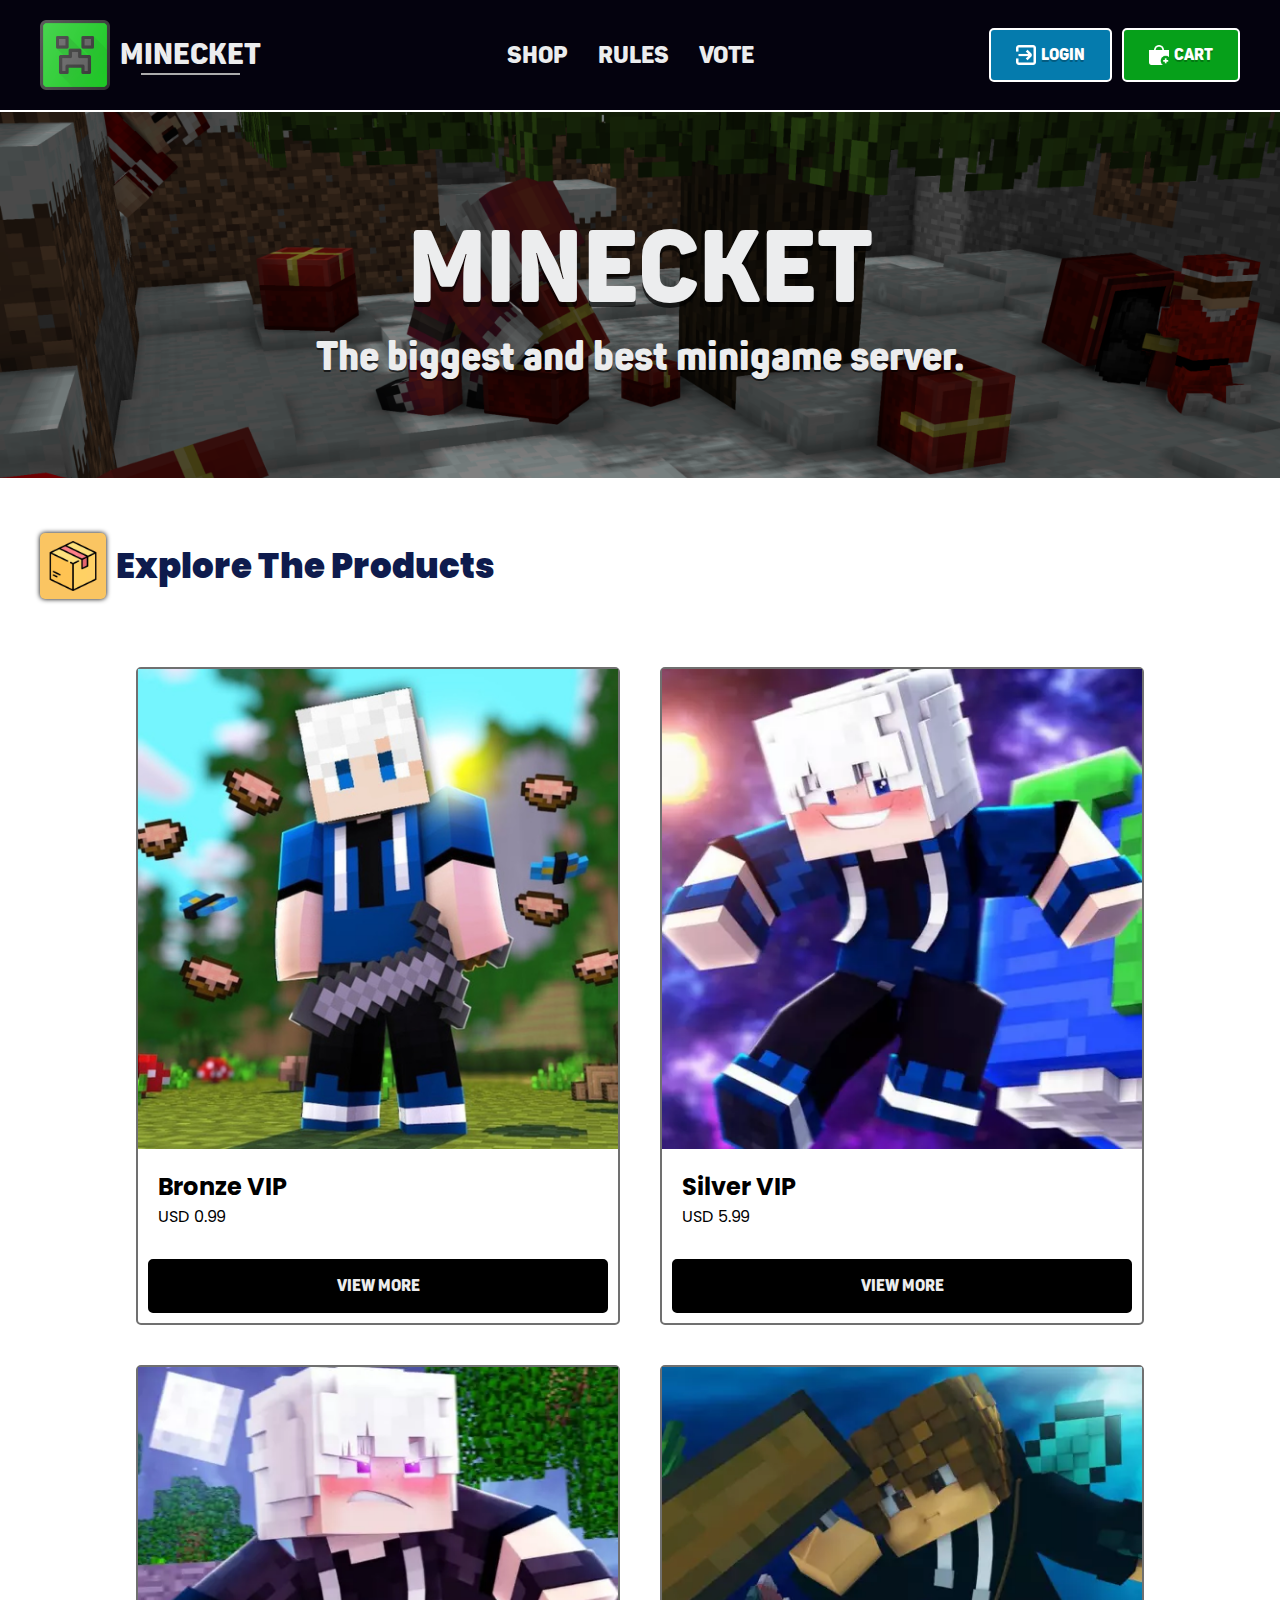
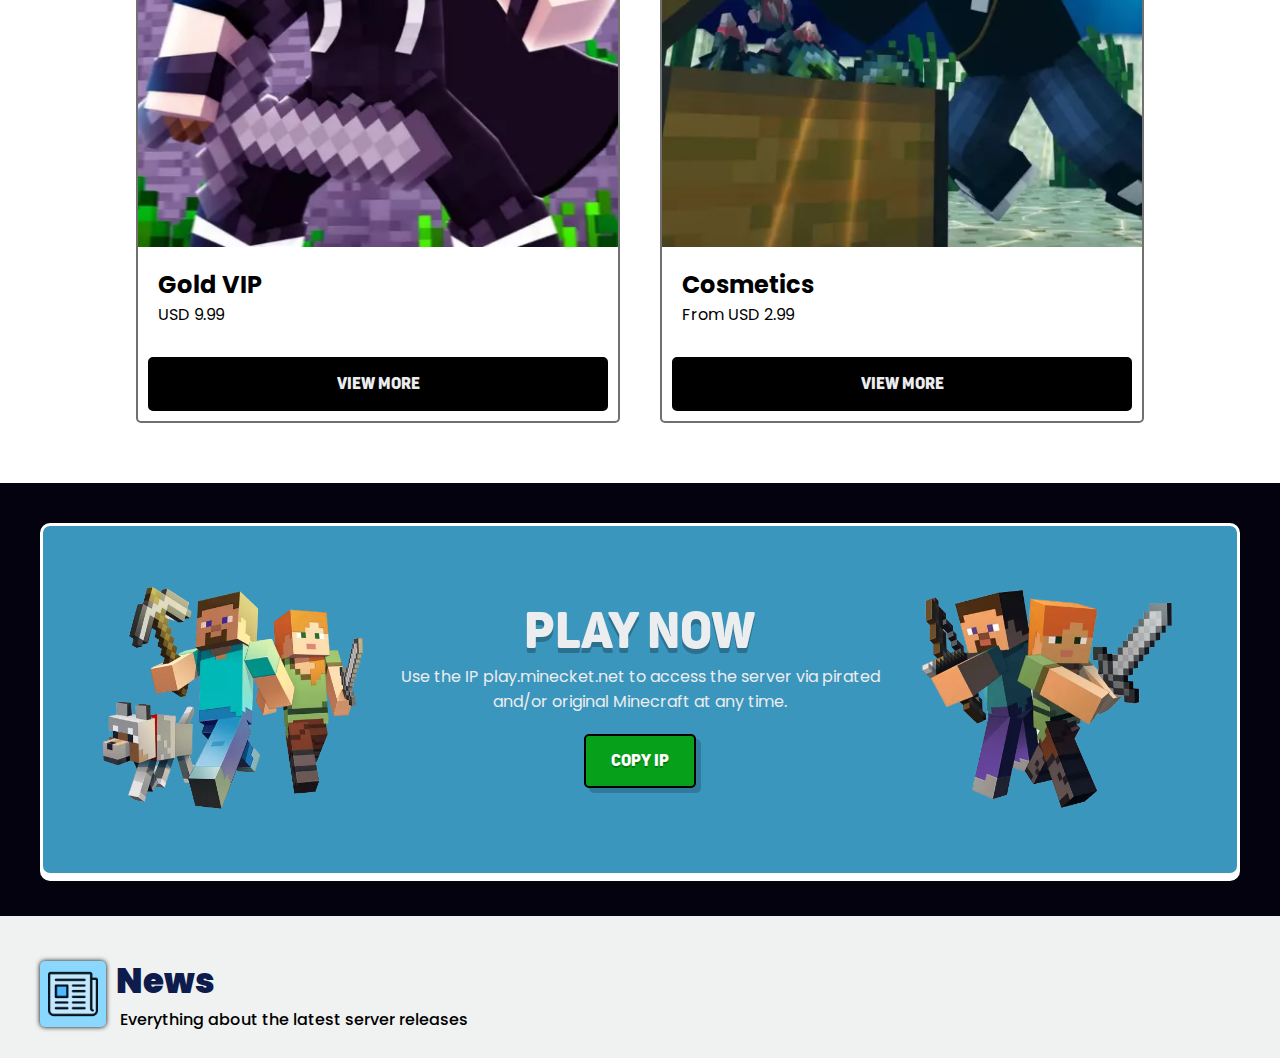
==== commit 17e869dd: "CHANGES" ====
--- a/index.html
+++ b/index.html
@@ -1,85 +1,68 @@
 <!DOCTYPE html>
 <html lang="en">
-    <head>
-        <meta charset="UTF-8" />
-        <meta http-equiv="X-UA-Compatible" content="IE=edge" />
-        <meta name="viewport" content="width=device-width, initial-scale=1.0" />
-        <!-- Primary Meta Tags -->
-        <title>YourServer</title>
-        <meta name="title" content="YourServer" />
-        <meta name="description" content="YourServer Description" />
+<head>
+    <!--=== Default tags ===-->
+    <meta charset="UTF-8">
+    <title>Minecket - Minecraft Server</title>
+    <meta http-equiv="X-UA-Compatible" content="IE=edge">
+    <meta name="viewport" content="width=device-width, initial-scale=1.0">
+    <link rel="shortcut icon" href="Images/logo.webp" type="image/x-icon">
 
-        <!-- Open Graph / Facebook -->
-        <meta property="og:type" content="website" />
-        <meta property="og:url" content="https://yourserver.com/" />
-        <meta property="og:title" content="YourServer" />
-        <meta property="og:description" content="YourServer Description" />
-        <meta
-            property="og:image"
-            content="https://metatags.io/assets/meta-tags-16a33a6a8531e519cc0936fbba0ad904e52d35f34a46c97a2c9f6f7dd7d336f2.png"
-        />
+    <!--=== Social profile ===-->
+    <meta property="og:title" content="Minecket - Home">
+    <meta property="og:description" content="Official site of the Minecket minigame server, buy VIPs, Cosmetics and many more products in a totally safe, fast and easy way!">
+    <meta property="og:image" content="https://images.alphacoders.com/783/thumbbig-783153.webp">
 
-        <!-- Twitter -->
-        <meta property="twitter:card" content="summary_large_image" />
-        <meta property="twitter:url" content="https://yourserver.com/" />
-        <meta property="twitter:title" content="YourServer" />
-        <meta property="twitter:description" content="YourServer Description" />
-        <meta name="theme-color" content="#5e8849" />
-        <meta
-            property="twitter:image"
-            content="https://metatags.io/assets/meta-tags-16a33a6a8531e519cc0936fbba0ad904e52d35f34a46c97a2c9f6f7dd7d336f2.png"
-        />
-        <link rel="preconnect" href="https://fonts.googleapis.com" />
-        <link rel="preconnect" href="https://fonts.gstatic.com" crossorigin />
-        <link
-            href="https://fonts.googleapis.com/css2?family=Outfit:wght@100;200;300;400;500;600;700;800;900&display=swap"
-            rel="stylesheet"
-        />
-        <link rel="stylesheet" href="assets/styles/style.css" />
-    </head>
-    <body>
-        <main>
-            <h1>Your Server</h1>
-            <button onclick="copyIp()">
-                <svg
-                    xmlns="http://www.w3.org/2000/svg"
-                    fill="none"
-                    viewBox="0 0 24 24"
-                    stroke-width="1.5"
-                    stroke="currentColor"
-                    class="w-6 h-6"
-                >
-                    <path
-                        stroke-linecap="round"
-                        stroke-linejoin="round"
-                        d="M15.666 3.888A2.25 2.25 0 0013.5 2.25h-3c-1.03 0-1.9.693-2.166 1.638m7.332 0c.055.194.084.4.084.612v0a.75.75 0 01-.75.75H9a.75.75 0 01-.75-.75v0c0-.212.03-.418.084-.612m7.332 0c.646.049 1.288.11 1.927.184 1.1.128 1.907 1.077 1.907 2.185V19.5a2.25 2.25 0 01-2.25 2.25H6.75A2.25 2.25 0 014.5 19.5V6.257c0-1.108.806-2.057 1.907-2.185a48.208 48.208 0 011.927-.184"
-                    />
-                </svg>
-                <!-- Remember to change the ip in the copyIp function -->
-                mc.yourserver.com
-            </button>
-            <p>
-                Lorem ipsum dolor sit <strong>amet</strong> consectetur
-                adipisicing elit. Perferendis provident velit quibusdam
-                doloremque dolorum molestias.
-            </p>
-            <nav>
-                <a href="" title="">Store</a>
-                <a href="" title="">Vote</a>
-                <a href="" title="">Banlist</a>
-                <a href="" title="" target="_blank">Example</a>
-            </nav>
-        </main>
-        <script>
-            function copyIp() {
-                navigator.clipboard
-                    .writeText("mc.yourserver.com")
-                    .catch((error) => {
-                        console.error(
-                            `Failed to copy "${text}" to clipboard: ${error}`
-                        );
-                    });
-            }
-        </script>
-    </body>
-</html>
+    <!--== SEO ===-->
+    <meta name="description" content="Official site of the Minecket minigame server, buy VIPs, Cosmetics and many more products in a totally safe, fast and easy way!">
+    <meta name="keywords" content="minecket, minecraft shop, minecraft server, minecket server">
+    <meta name="author" content="Henry8K"> <!--=== Github: Henry8K ===-->
+    <meta name="robots" content="index, follow"> <!--=== Robots indexing ===-->
+    <meta name="googlebot" content="index, follow"> <!--=== Robots indexing ===-->
+    <link rel="canonical" href="https://minecket.vercel.app/"> <!--=== Enter your URL here ===-->
+</head>
+
+<!--=== Style ===-->
+<style>
+    #loading {
+     position: fixed;
+     z-index: 9999;
+     top: 0;
+     left: 0;
+     width: 100%;
+     height: 100%;
+     background-color: #fff;
+     display: flex;
+     justify-content: center;
+     align-items: center;
+    }
+    
+    .spinner {
+     width: 50px;
+     height: 50px;
+     border-radius: 50%;
+     border: 5px solid #ccc;
+     border-top-color: #333;
+     animation: spin 1s ease-in-out infinite
+    }
+    
+    @keyframes spin {
+        0% {transform: rotate(0deg);}
+        100% {transform: rotate(360deg);}
+    }
+
+</style>
+
+<!--=== Spinner ===-->
+<body>
+    <div id="loading">
+        <div class="spinner"></div>
+    </div>
+
+    <div id="error-message">
+        <h1>Reload the page!</h1>
+    </div>
+
+    <script src="JS/Preview.js"></script>
+</body>
+</html>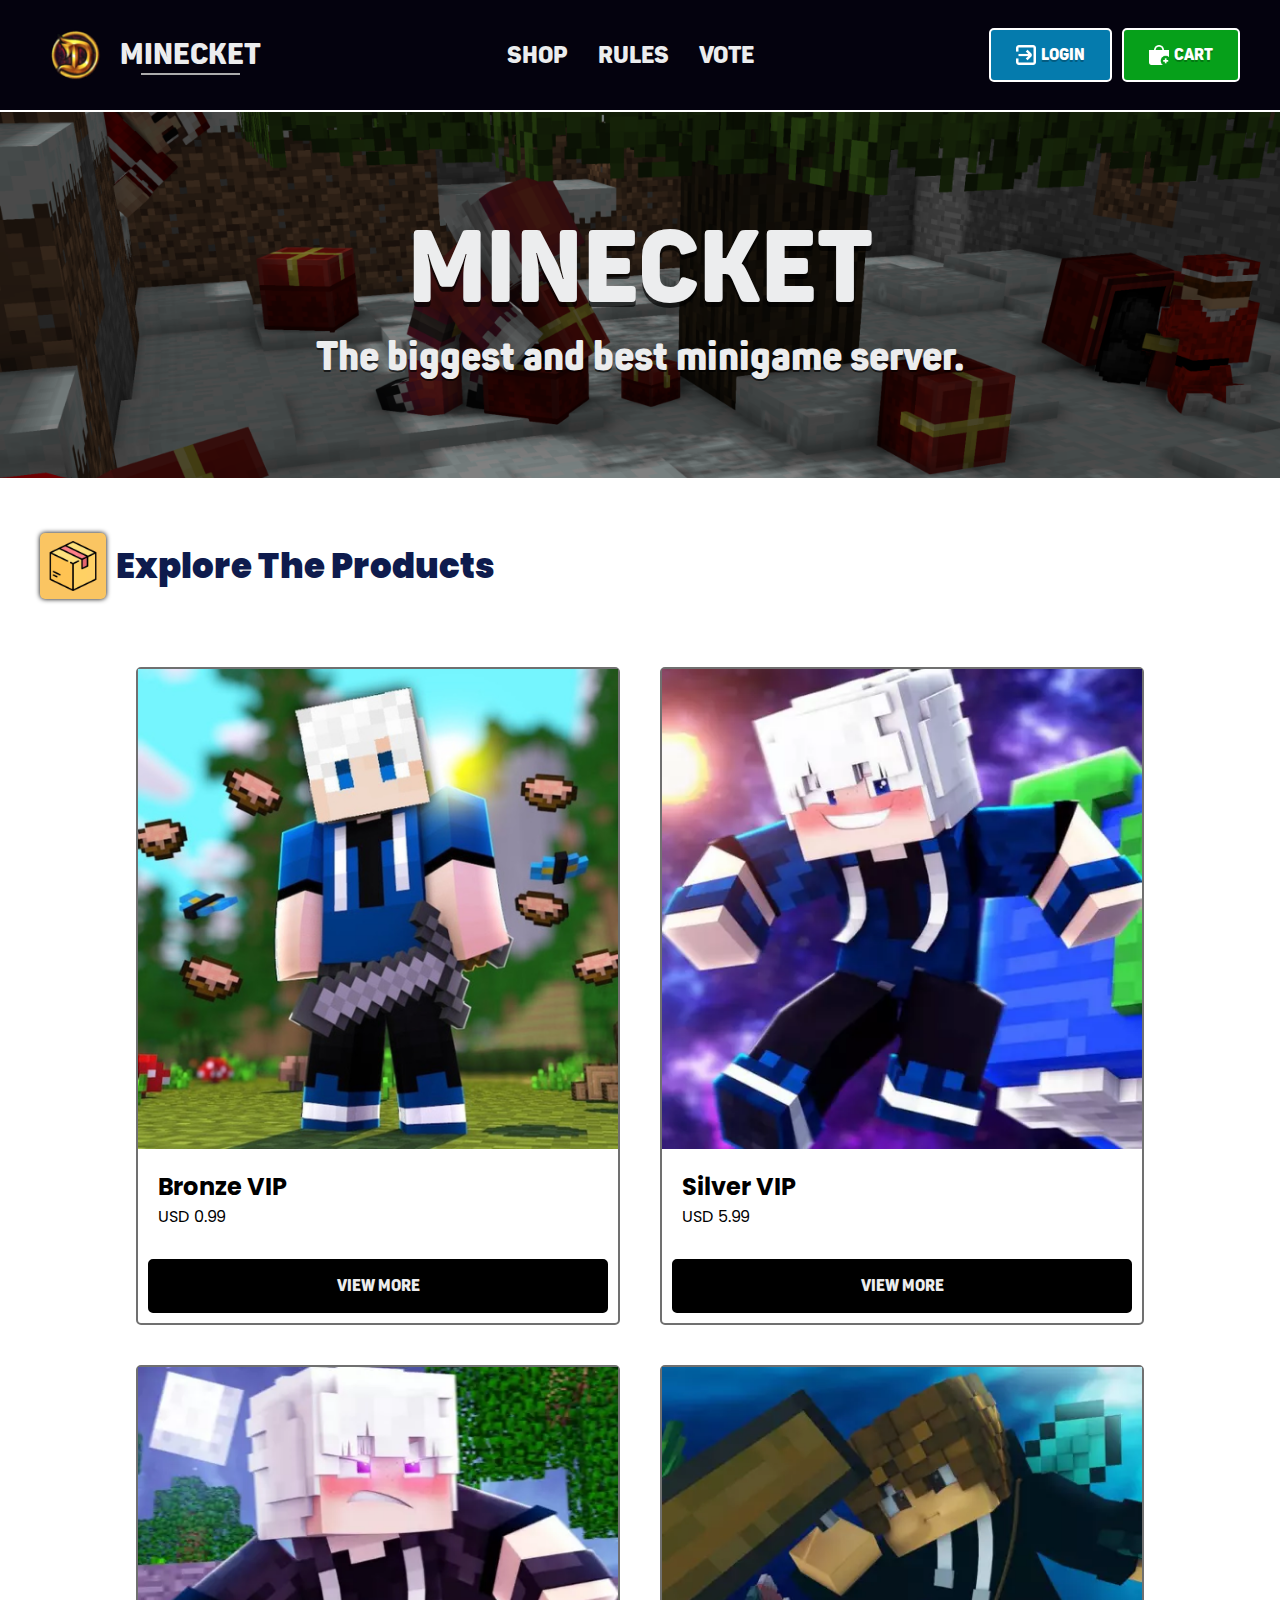
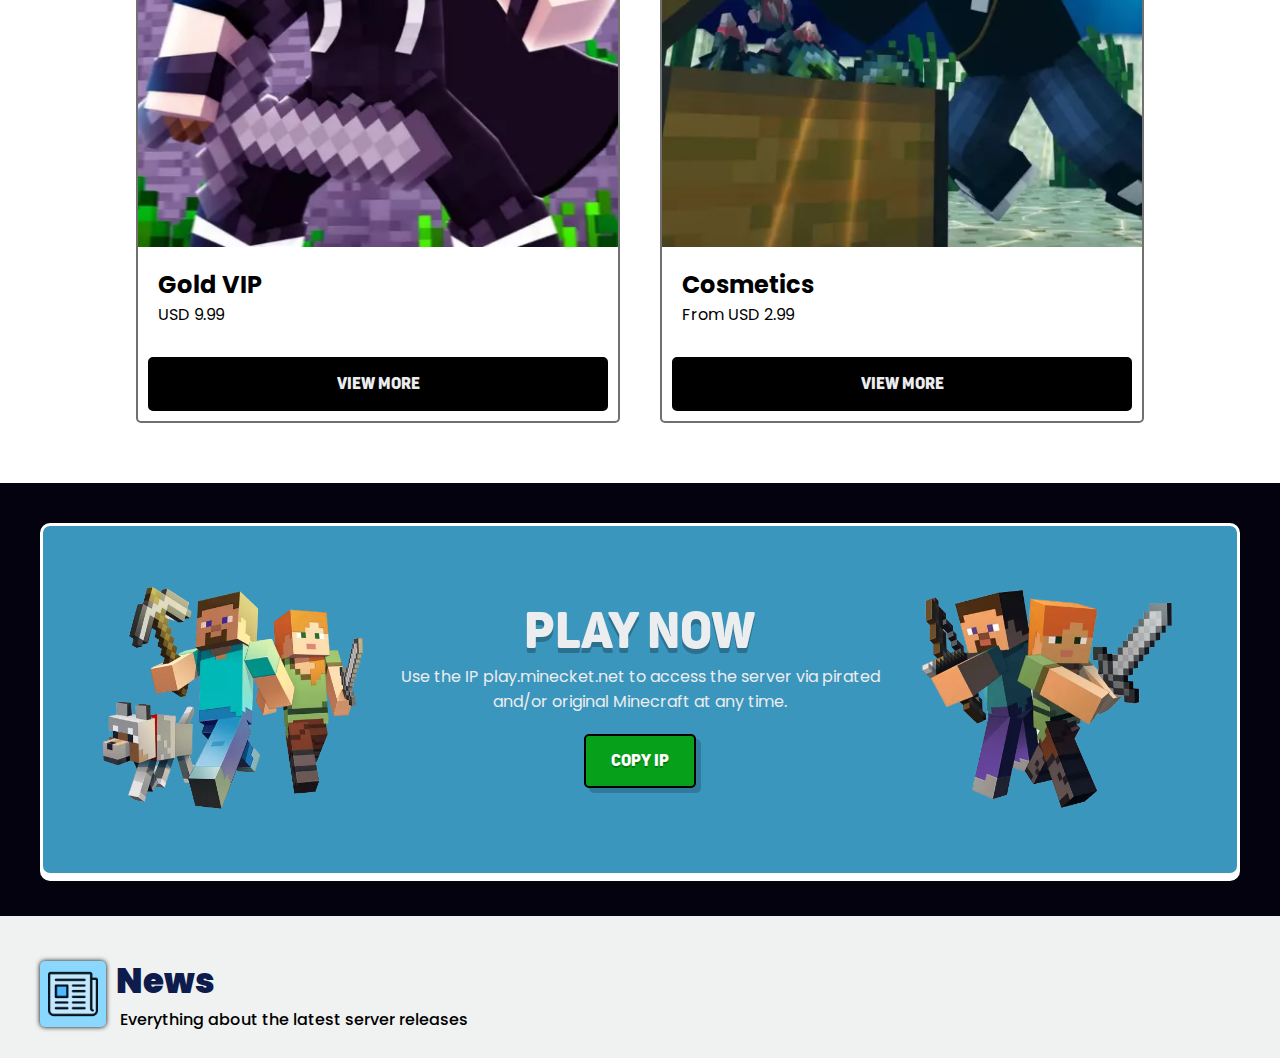
==== commit f67a9ed8: "HIGH CHANGES" ====
--- a/index.html
+++ b/index.html
@@ -3,23 +3,23 @@
 <head>
     <!--=== Default tags ===-->
     <meta charset="UTF-8">
-    <title>Minecket - Minecraft Server</title>
+    <title>Demacia PH - Home</title>
     <meta http-equiv="X-UA-Compatible" content="IE=edge">
     <meta name="viewport" content="width=device-width, initial-scale=1.0">
     <link rel="shortcut icon" href="Images/logo.webp" type="image/x-icon">
 
     <!--=== Social profile ===-->
-    <meta property="og:title" content="Minecket - Home">
+    <meta property="og:title" content="Demacia PH - Home">
     <meta property="og:description" content="Official site of the Minecket minigame server, buy VIPs, Cosmetics and many more products in a totally safe, fast and easy way!">
     <meta property="og:image" content="https://images.alphacoders.com/783/thumbbig-783153.webp">
 
     <!--== SEO ===-->
     <meta name="description" content="Official site of the Minecket minigame server, buy VIPs, Cosmetics and many more products in a totally safe, fast and easy way!">
     <meta name="keywords" content="minecket, minecraft shop, minecraft server, minecket server">
-    <meta name="author" content="Henry8K"> <!--=== Github: Henry8K ===-->
+    <meta name="author" content="Void"> <!--=== Github: Henry8K ===-->
     <meta name="robots" content="index, follow"> <!--=== Robots indexing ===-->
     <meta name="googlebot" content="index, follow"> <!--=== Robots indexing ===-->
-    <link rel="canonical" href="https://minecket.vercel.app/"> <!--=== Enter your URL here ===-->
+    <link rel="canonical" href="https://https://demacia.fun"> <!--=== Enter your URL here ===-->
 </head>
 
 <!--=== Style ===-->
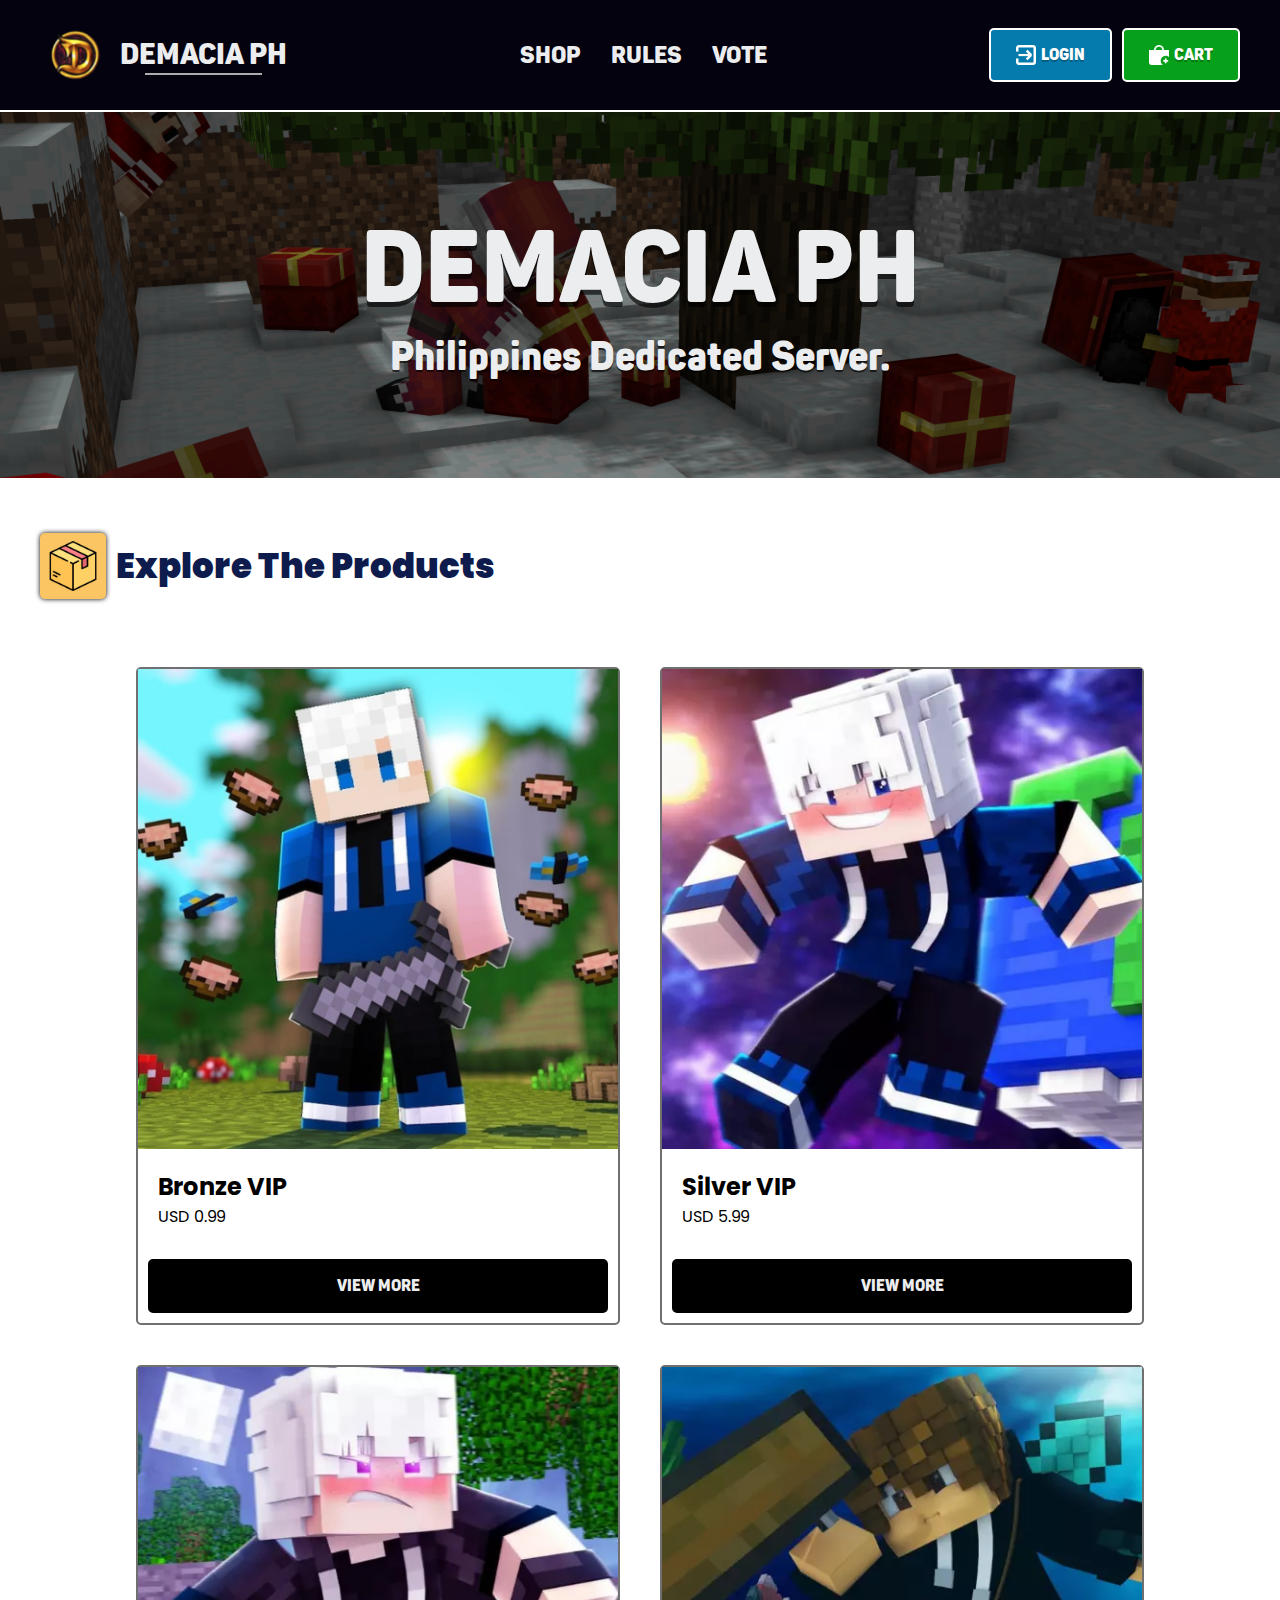
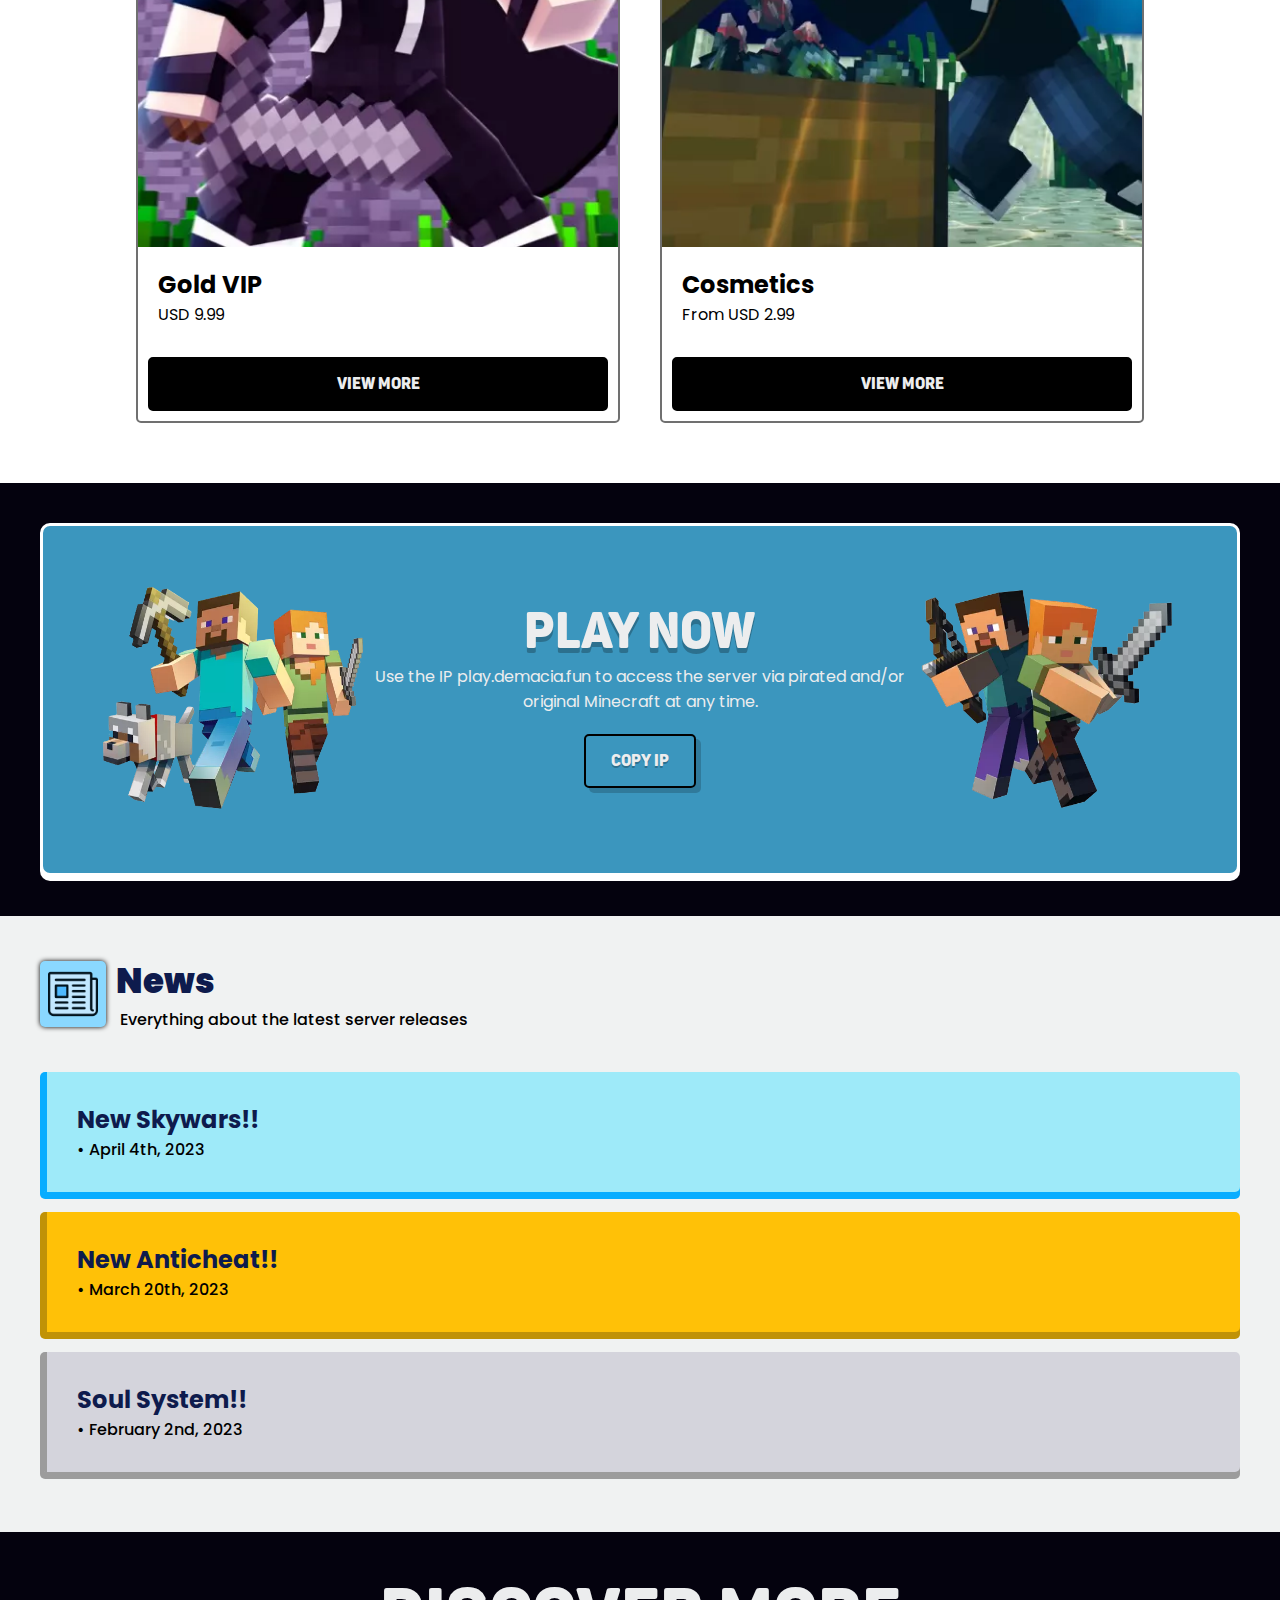
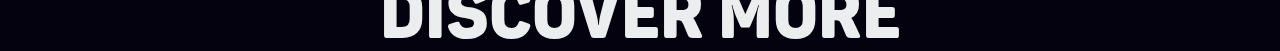
==== commit 63cf31dd: "fff" ====
--- a/index.html
+++ b/index.html
@@ -6,15 +6,15 @@
     <title>Demacia PH - Home</title>
     <meta http-equiv="X-UA-Compatible" content="IE=edge">
     <meta name="viewport" content="width=device-width, initial-scale=1.0">
-    <link rel="shortcut icon" href="Images/logo.webp" type="image/x-icon">
+    <link rel="shortcut icon" href="Images/demacia.png" type="image/x-icon">
 
     <!--=== Social profile ===-->
     <meta property="og:title" content="Demacia PH - Home">
-    <meta property="og:description" content="Official site of the Minecket minigame server, buy VIPs, Cosmetics and many more products in a totally safe, fast and easy way!">
+    <meta property="og:description" content="Official site of the Demacia PH RPG server, buy VIPs, Cosmetics and many more products in a totally safe, fast and easy way!">
     <meta property="og:image" content="https://images.alphacoders.com/783/thumbbig-783153.webp">
 
     <!--== SEO ===-->
-    <meta name="description" content="Official site of the Minecket minigame server, buy VIPs, Cosmetics and many more products in a totally safe, fast and easy way!">
+    <meta name="description" content="Official site of the Demacia PH RPG server, buy VIPs, Cosmetics and many more products in a totally safe, fast and easy way!">
     <meta name="keywords" content="minecket, minecraft shop, minecraft server, minecket server">
     <meta name="author" content="Void"> <!--=== Github: Henry8K ===-->
     <meta name="robots" content="index, follow"> <!--=== Robots indexing ===-->
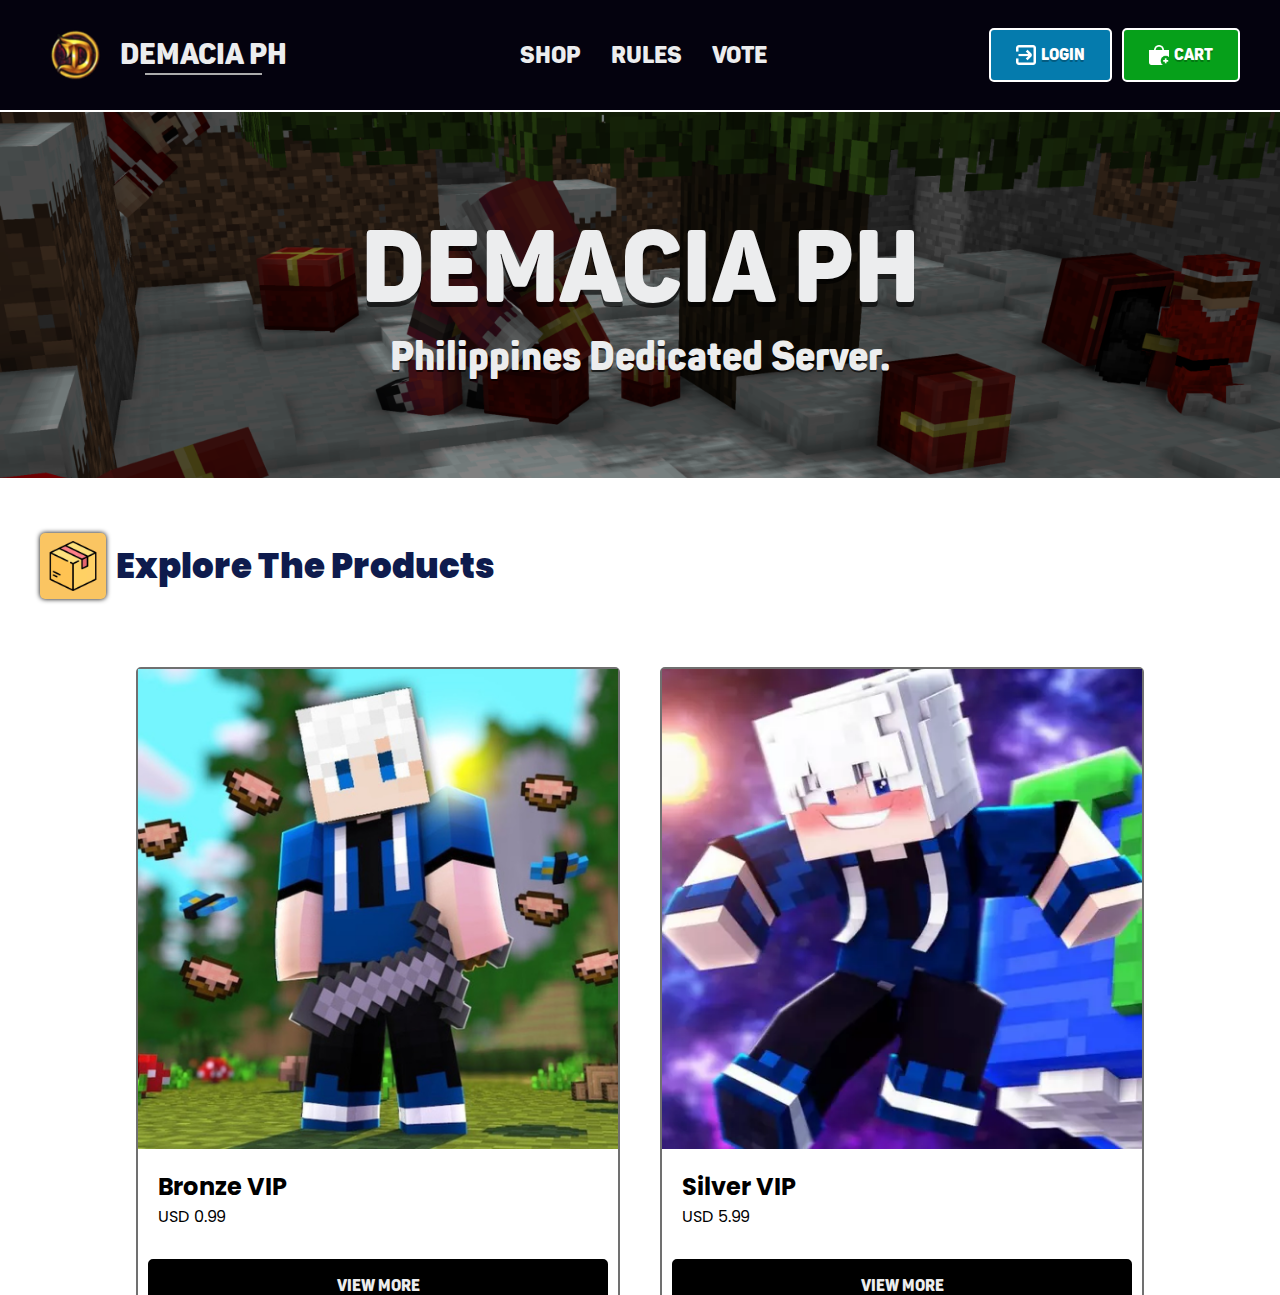
==== commit 43bdb561: "test" ====
--- a/index.html
+++ b/index.html
@@ -11,7 +11,7 @@
     <!--=== Social profile ===-->
     <meta property="og:title" content="Demacia PH - Home">
     <meta property="og:description" content="Official site of the Demacia PH RPG server, buy VIPs, Cosmetics and many more products in a totally safe, fast and easy way!">
-    <meta property="og:image" content="https://images.alphacoders.com/783/thumbbig-783153.webp">
+    <meta property="og:image" content="https://i.imgur.com/ORuqO2N.gif">
 
     <!--== SEO ===-->
     <meta name="description" content="Official site of the Demacia PH RPG server, buy VIPs, Cosmetics and many more products in a totally safe, fast and easy way!">
